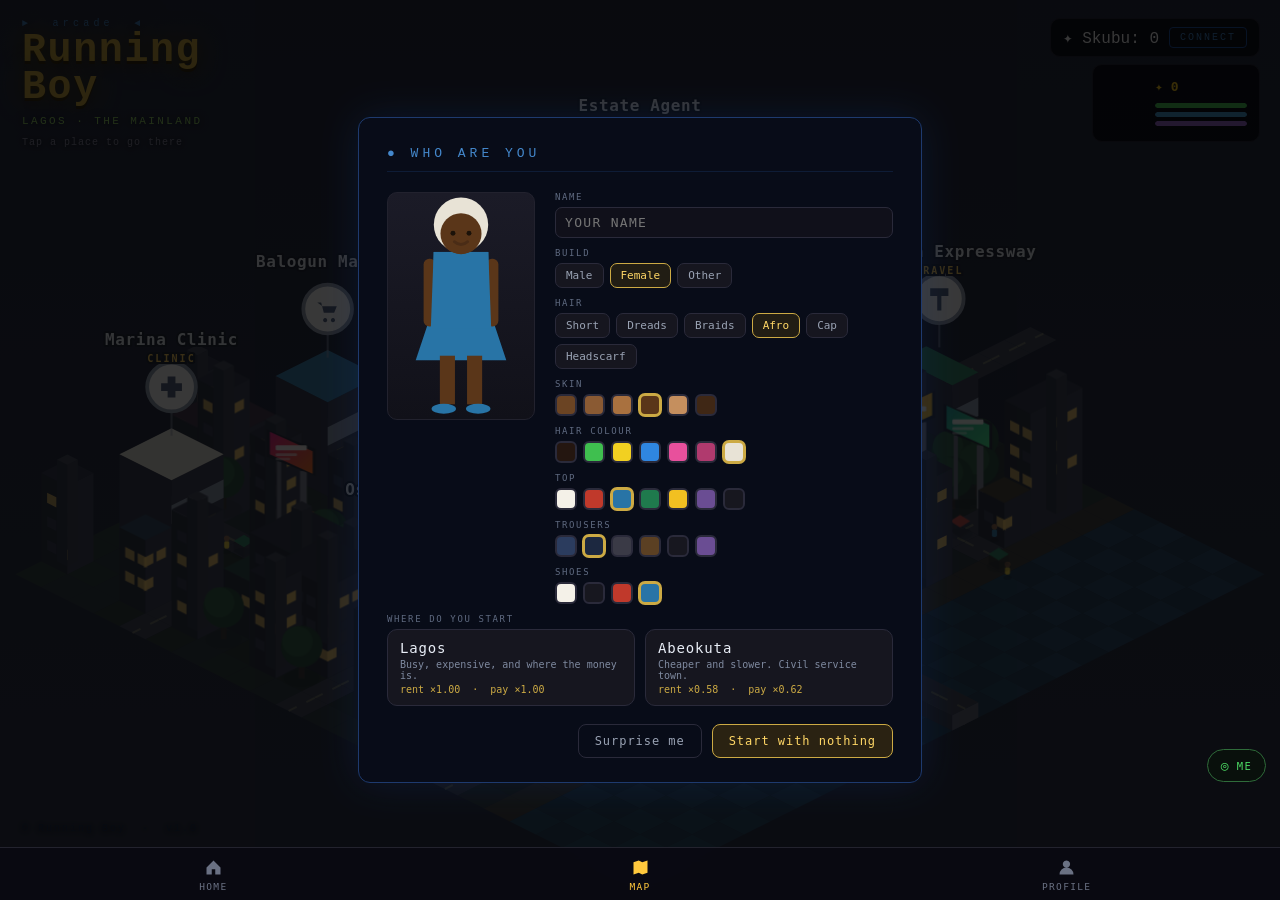
==== index.html @ b0d1fa38 "feat: Naijabeats opens Vibe — the 2010 sequencer, inside the game Naijabeats was a venue that opened" ====
<!DOCTYPE html>
<html lang="en">
<head>
    <meta charset="UTF-8">
    <meta name="viewport" content="width=device-width, initial-scale=1.0, viewport-fit=cover">
    <title>Running Boy</title>
    <link rel="stylesheet" href="styles/menu.css">
    <link rel="stylesheet" href="styles/map.css">
</head>
<body>
<!-- Config must load first (defines window.THIRDWEB_CLIENT_ID etc.) -->
<script src="scripts/config.js"></script>
<!-- Paystack Inline JS -->
<script src="https://js.paystack.co/v1/inline.js"></script>
<script type="module" src="scripts/auth.js"></script>
<script type="module" src="scripts/skubu-chain.js"></script>

<!-- The city fills the window; everything else floats on top of it. -->
<div id="city-stage"><div id="map"><!-- built from VENUES by map.js --></div></div>

<div id="journey"></div>

<!-- Inside a place: walkable. -->
<div id="place"></div>

<!-- Naijabeats: the Vibe sequencer. -->
<div id="studio"></div>

<!-- The opening, once. -->
<div id="intro"></div>

<div id="hud">
    <div id="hud-title">
        <div class="ht-sub">&#x25BA;&nbsp; arcade &nbsp;&#x25C4;</div>
        <div class="ht-name">Running<br>Boy</div>
        <div id="hud-where" class="ht-where"></div>
        <div class="ht-hint">Tap a place to go there</div>
    </div>

    <div id="life-strip">
        <div id="life-avatar"></div>
        <div class="ls-col">
            <span id="life-skubu-wrap">&#10022; <b id="life-skubu">0</b></span>
            <span id="life-day"></span>
            <span id="life-home"></span>
            <span class="lh-track" title="Physical"><span id="life-health" class="lh-fill"></span></span>
            <span class="lh-track" title="Rested"><span id="life-rest" class="lh-fill rest"></span></span>
            <span class="lh-track" title="Wellbeing"><span id="life-mind" class="lh-fill mind"></span></span>
            <span id="life-ill" class="lh-ill"></span>
        </div>
    </div>

    <div id="skubu-badge">
        <span id="skubu-badge-local">&#10022; Skubu: <span id="skubu-count">0</span></span>
        <span id="skubu-badge-chain" style="display:none">
            <span id="wallet-addr-short" class="wallet-addr"></span>
            &nbsp;&#10022; <span id="skubu-chain-count">0</span>
        </span>
        <button id="auth-connect-btn" class="auth-connect-btn" onclick="openModal('auth-modal')">Connect</button>
        <button id="auth-disconnect-btn" class="auth-disconnect-btn" style="display:none" onclick="SkubuAuth&&SkubuAuth.disconnect()">Sign Out</button>
    </div>


    <div id="goal" class="goal"></div>

    <div id="footer">&#169; Running Boy &nbsp;&#183;&nbsp; v1.0</div>
</div>


<!-- Home and Profile sit over the city; the Map tab shows it. -->
<div class="view" id="view-home"></div>
<div class="view" id="view-profile"></div>

<button id="find-me" onclick="CityMap.centreOnPlayer()" aria-label="Centre on me"><b>&#9678;</b> Me</button>

<nav id="nav" aria-label="Main"></nav>

<!-- ── Make a person ── -->
<div class="modal-backdrop" id="create-modal">
    <div class="modal wide">
        <div class="modal-title">&#9679; Who are you</div>
        <div id="create-grid">
            <div id="create-preview"></div>
            <div id="create-opts">
                <label>Name</label>
                <input id="create-name" maxlength="12" placeholder="YOUR NAME" autocomplete="off"/>
                <label>Build</label><div id="opt-build" class="optrow"></div>
                <label>Hair</label><div id="opt-hair" class="optrow"></div>
                <label>Skin</label><div id="opt-skin" class="optrow"></div>
                <label>Hair colour</label><div id="opt-haircol" class="optrow"></div>
                <label>Top</label><div id="opt-top" class="optrow"></div>
                <label>Trousers</label><div id="opt-legs" class="optrow"></div>
                <label>Shoes</label><div id="opt-shoes" class="optrow"></div>
            </div>
        </div>
        <label class="citylabel">Where do you start</label>
        <div id="opt-city"></div>
        <div id="create-actions">
            <button class="ghost" onclick="rollAvatar()">Surprise me</button>
            <button class="primary" onclick="confirmCreate()">Start with nothing</button>
        </div>
    </div>
</div>

<!-- ── Getting there ── -->
<div class="modal-backdrop" id="ride-modal">
    <div class="modal">
        <button class="modal-close" onclick="closeModal('ride-modal')">&#10005;</button>
        <div class="modal-title">&#128656; Getting there</div>
        <div id="ride-body"></div>
    </div>
</div>

<!-- ── Work ── -->
<div class="modal-backdrop" id="work-modal">
    <div class="modal">
        <button class="modal-close" onclick="closeModal('work-modal')">&#10005;</button>
        <div class="modal-title">&#9874; Work</div>
        <div id="work-body"></div>
    </div>
</div>

<!-- ── Hotel ── -->
<div class="modal-backdrop" id="hotel-modal">
    <div class="modal">
        <button class="modal-close" onclick="closeModal('hotel-modal')">&#10005;</button>
        <div class="modal-title">&#128716; A bed</div>
        <div id="hotel-body"></div>
    </div>
</div>

<!-- ── Clinic ── -->
<div class="modal-backdrop" id="clinic-modal">
    <div class="modal">
        <button class="modal-close" onclick="closeModal('clinic-modal')">&#10005;</button>
        <div class="modal-title">&#9877; Clinic</div>
        <div id="clinic-body"></div>
    </div>
</div>

<!-- ── Closed ── -->
<div class="modal-backdrop" id="shut-modal">
    <div class="modal">
        <button class="modal-close" onclick="closeModal('shut-modal')">&#10005;</button>
        <div class="modal-title">&#128274; Closed</div>
        <div id="shut-body"></div>
    </div>
</div>

<!-- ── The end ── -->
<div class="modal-backdrop" id="death-modal">
    <div class="modal">
        <div class="modal-title">&#9760; Survived until</div>
        <div id="death-body"></div>
    </div>
</div>

<!-- ── Court ── -->
<div class="modal-backdrop" id="court-modal">
    <div class="modal">
        <div class="modal-title">&#9878; Magistrate</div>
        <div id="court-body"></div>
    </div>
</div>

<!-- ── Prison ── -->
<div class="modal-backdrop" id="prison-modal">
    <div class="modal">
        <div class="modal-title">&#9939; Inside</div>
        <div id="prison-body"></div>
    </div>
</div>

<!-- ── Market stall ── -->
<div class="modal-backdrop" id="shop-modal">
    <div class="modal">
        <button class="modal-close" onclick="closeModal('shop-modal')">&#10005;</button>
        <div class="modal-title">&#9872; Market</div>
        <div id="shop-body"></div>
    </div>
</div>

<!-- ── Estate agent ── -->
<div class="modal-backdrop" id="estate-modal">
    <div class="modal">
        <button class="modal-close" onclick="closeModal('estate-modal')">&#10005;</button>
        <div class="modal-title">&#8962; Estate Agent</div>
        <div id="estate-body"></div>
    </div>
</div>

<!-- ── Travel ── -->
<div class="modal-backdrop" id="travel-modal">
    <div class="modal">
        <button class="modal-close" onclick="closeModal('travel-modal')">&#10005;</button>
        <div class="modal-title">&#8594; Leaving town</div>
        <div id="travel-body"></div>
    </div>
</div>

<!-- ── High Score Modal ── -->
<div class="modal-backdrop" id="hs-modal">
    <div class="modal">
        <button class="modal-close" onclick="closeModal('hs-modal')">&#10005;</button>
        <div class="modal-title">&#9733; High Scores</div>
        <div id="hs-list"></div>
    </div>
</div>

<!-- ── Start Game: choosing the runner is the launch ── -->
<div class="modal-backdrop" id="char-modal">
    <div class="modal wide">
        <button class="modal-close" onclick="closeModal('char-modal')">&#10005;</button>
        <div class="modal-title">&#9654; Choose Your Runner</div>
        <div id="char-hint">Pick one — the run starts straight away</div>
        <div id="char-grid"><!-- built from THEMES by menu.js --></div>
        <div id="char-credit"></div>
    </div>
</div>

<!-- ── Enter Name Modal ── -->
<div class="modal-backdrop" id="name-modal">
    <div class="modal">
        <button class="modal-close" onclick="closeModal('name-modal')">&#10005;</button>
        <div class="modal-title">&#9998; Enter Your Name</div>
        <div id="name-form">
            <div id="current-name-display"></div>
            <input id="name-input" type="text" maxlength="10" placeholder="YOUR NAME" autocomplete="off" spellcheck="false"/>
            <button id="name-save-btn" onclick="saveName()">Save Name</button>
            <div id="name-saved-msg"></div>
        </div>
    </div>
</div>

<!-- ── About Modal ── -->
<div class="modal-backdrop" id="about-modal">
    <div class="modal">
        <button class="modal-close" onclick="closeModal('about-modal')">&#10005;</button>
        <div class="modal-title">&#9432; About the Game</div>
        <div id="about-content">
            <h3>Story</h3>
            A lone skeleton sprints through the rain-soaked city
            at night — and Godzilla is right behind them.
            Jump over the beast to survive and rack up points.

            <h3>How to Play</h3>
            <ul>
                <li>Press <span class="key">SPACE</span> or tap to jump</li>
                <li>Hold longer to jump higher</li>
                <li>Clear Godzilla while airborne to score <b style="color:#ffee88">+2 pts</b></li>
                <li>Getting hit ends the run</li>
            </ul>

            <h3>Tips</h3>
            <ul>
                <li>Watch the charge bar — full charge = max height</li>
                <li>Time your jump just as Godzilla closes in</li>
                <li>Godzilla sometimes stomps or breathes fire!</li>
            </ul>

            <h3>Built With</h3>
            <ul>
                <li>Phaser 3 game framework</li>
                <li>Hand-drawn graphics &amp; particle effects</li>
            </ul>
        </div>
    </div>
</div>

<!-- ── Market Modal ── -->
<div class="modal-backdrop" id="market-modal">
    <div class="modal market-modal">
        <button class="modal-close" onclick="closeModal('market-modal')">&#10005;</button>
        <div class="modal-title">&#10022; Run Protection Packs</div>
        <div class="market-tabs">
            <button class="mkt-tab active" id="tab-shop"   onclick="switchMarketTab('shop')">&#9733; PROTECT</button>
            <button class="mkt-tab"        id="tab-wallet" onclick="switchMarketTab('wallet')">&#10022; WALLET</button>
        </div>

        <!-- Shop panel -->
        <div id="mkt-shop-panel">
            <div class="market-balance">
                Your balance: <span id="market-balance">0</span> <span class="market-bal-unit">&#10022; skubu</span>
            </div>
            <div class="market-grid" id="market-grid"></div>
            <div class="market-footer">protect your run &nbsp;&#183;&nbsp; use SKUBU to continue when you fall</div>
        </div>

        <!-- Wallet panel -->
        <div id="mkt-wallet-panel" style="display:none">
            <div id="wallet-tab-address" class="wallet-tab-addr" style="display:none"></div>
            <div class="wallet-balance-row">Your balance: <span id="wallet-balance">0</span> <span class="market-bal-unit">&#10022; skubu</span></div>

            <!-- Send section -->
            <div class="wallet-section">
                <div class="wallet-section-title">Send Skubu</div>
                <input id="send-addr-input" type="text" placeholder="Recipient 0x address…"
                    autocomplete="off" spellcheck="false" class="wallet-addr-input"/>
                <div class="amt-pills" id="send-pills">
                    <button class="amt-pill" data-amt="1"  onclick="selectPill(this,'send')">1</button>
                    <button class="amt-pill" data-amt="3"  onclick="selectPill(this,'send')">3</button>
                    <button class="amt-pill" data-amt="5"  onclick="selectPill(this,'send')">5</button>
                    <button class="amt-pill" data-amt="10" onclick="selectPill(this,'send')">10</button>
                </div>
                <button class="wallet-btn" id="send-onchain-btn" onclick="sendOnChain()">&#10022; SEND ON-CHAIN</button>
                <div id="send-error" class="wallet-error"></div>
                <div class="wallet-link-box" id="send-link-box" style="display:none">
                    <div class="link-msg"></div>
                </div>
            </div>

            <!-- Receive section -->
            <div class="wallet-section">
                <div class="wallet-section-title">Receive Skubu</div>
                <div class="wallet-receive-hint">Share your address to receive SKUBU from anyone.</div>
                <div class="wallet-link-box" id="receive-addr-box" style="display:none">
                    <div class="link-msg">Your wallet address:</div>
                    <input type="text" readonly id="receive-addr-input"/>
                    <div class="wallet-link-actions">
                        <button class="wallet-copy-btn" onclick="copyLinkFromBox('receive-addr-box', this)">&#128203; COPY</button>
                    </div>
                </div>
                <div id="receive-connect-hint" class="wallet-error" style="display:none">Connect wallet to see your address.</div>
            </div>

            <!-- Request section -->
            <div class="wallet-section">
                <div class="wallet-section-title">Request Skubu</div>
                <div class="amt-pills" id="req-pills">
                    <button class="amt-pill" data-amt="1"  onclick="selectPill(this,'req')">1</button>
                    <button class="amt-pill" data-amt="3"  onclick="selectPill(this,'req')">3</button>
                    <button class="amt-pill" data-amt="5"  onclick="selectPill(this,'req')">5</button>
                    <button class="amt-pill" data-amt="10" onclick="selectPill(this,'req')">10</button>
                </div>
                <button class="wallet-btn" onclick="generateRequestLink()">&#9993; GENERATE REQUEST LINK</button>
                <div class="wallet-link-box" id="req-link-box" style="display:none">
                    <div class="link-msg"></div>
                    <input type="text" readonly/>
                    <div class="wallet-link-actions">
                        <button class="wallet-copy-btn" onclick="copyLinkFromBox('req-link-box', this)">&#128203; COPY</button>
                        <button class="wallet-share-btn" onclick="shareLinkFromBox('req-link-box', 'Skubu Request')">&#8679; SHARE</button>
                    </div>
                </div>
            </div>

            <!-- Incoming request prompt (shown when opening a ?skb=request link) -->
            <div class="wallet-request-prompt" id="wallet-request-prompt" style="display:none">
                <div class="wallet-section-title">Incoming Request</div>
                <div class="wrp-title" id="wrp-title"></div>
                <div class="wrp-balance" id="wrp-balance"></div>
                <div class="wrp-actions">
                    <button class="wallet-btn wrp-send-btn" id="wrp-send-btn">SEND SKUBU</button>
                    <button class="wallet-btn wrp-decline-btn" onclick="document.getElementById('wallet-request-prompt').style.display='none'">DECLINE</button>
                </div>
            </div>
        </div>
    </div>
</div>

<!-- ── Skubu Purchase Splash ── -->
<div id="skubu-splash">
    <div class="splash-bg"></div>
    <div id="splash-coins"></div>
    <div class="splash-content">
        <div class="splash-stars">&#10022; &#10022; &#10022;</div>
        <div class="splash-title">SKUBU!</div>
        <div class="splash-amount" id="splash-amount">+0</div>
        <div class="splash-sub" id="splash-sub">added to your balance</div>
    </div>
</div>

<!-- ── Auth Modal ── -->
<div class="modal-backdrop" id="auth-modal">
    <div class="modal auth-modal">
        <button class="modal-close" onclick="closeModal('auth-modal')">&#10005;</button>
        <div class="modal-title">&#9670; Connect Wallet</div>

        <!-- Step 1: Choose method -->
        <div id="auth-step-1">
            <button class="wallet-btn auth-google-btn" id="auth-google-btn" onclick="authWithGoogle()">
                &#9670; Continue with Google
            </button>
            <div class="auth-divider"><span>or</span></div>
            <div class="auth-email-row">
                <input id="auth-email-input" type="email" placeholder="your@email.com"
                    autocomplete="email" spellcheck="false"/>
                <button class="wallet-btn" id="auth-send-otp-btn" onclick="authSendOtp()">Send Code</button>
            </div>
            <div id="auth-step1-error" class="wallet-error"></div>
        </div>

        <!-- Step 2: OTP verify -->
        <div id="auth-step-2" style="display:none">
            <div class="auth-otp-hint" id="auth-otp-hint"></div>
            <div class="auth-email-row">
                <input id="auth-otp-input" type="text" maxlength="6" placeholder="000000"
                    autocomplete="one-time-code" inputmode="numeric"/>
                <button class="wallet-btn" id="auth-verify-btn" onclick="authVerifyOtp()">Verify</button>
            </div>
            <div id="auth-step2-error" class="wallet-error"></div>
            <button class="auth-back-btn" onclick="authBackToStep1()">&#8592; Back</button>
        </div>

        <!-- Spinner -->
        <div id="auth-spinner" class="auth-spinner" style="display:none">
            <div class="auth-spinner-ring"></div>
            <div class="auth-spinner-msg" id="auth-spinner-msg">Connecting...</div>
        </div>
    </div>
</div>

<script src="scripts/themes.js"></script>
<script src="scripts/avatar.js"></script>
<script src="scripts/player.js"></script>
<script src="scripts/venues.js"></script>
<script src="scripts/menu.js"></script>
<script src="scripts/map.js"></script>
<script src="scripts/journey.js"></script>
<script src="scripts/life.js"></script>
<script src="scripts/room.js"></script>
<script src="scripts/scenes.js"></script>
<script src="scripts/work.js"></script>
<script src="scripts/vibe-engine.js"></script>
<script src="scripts/studio.js"></script>
<script src="scripts/place.js"></script>
<script src="scripts/intro.js"></script>
<script src="scripts/nav.js"></script>
</body>
</html>
---- styles/menu.css ----
* { margin: 0; padding: 0; box-sizing: border-box; }

body {
    background: #04040e;
    color: #ffffff;
    font-family: 'Courier New', monospace;
    display: flex;
    align-items: center;
    justify-content: center;
    min-height: 100vh;
    overflow: hidden;
}

/* ── Stars ── */
#stars {
    position: fixed;
    inset: 0;
    pointer-events: none;
    z-index: 0;
}
.star {
    position: absolute;
    background: #fff;
    border-radius: 50%;
    animation: twinkle var(--dur) ease-in-out infinite alternate;
    animation-delay: var(--delay);
}
@keyframes twinkle {
    from { opacity: var(--a1); }
    to   { opacity: var(--a2); }
}

/* ── Moon ── */
#moon {
    position: fixed;
    top: 36px;
    right: 60px;
    width: 34px;
    height: 34px;
    border-radius: 50%;
    background: #cddff5;
    box-shadow:
        0 0 16px 6px rgba(200,224,255,0.12),
        0 0 32px 14px rgba(200,224,255,0.07),
        0 0 56px 28px rgba(200,224,255,0.04);
    z-index: 0;
}

/* ── City silhouette ── */
#city {
    position: fixed;
    bottom: 0;
    left: 0;
    width: 100%;
    height: 160px;
    z-index: 0;
}

/* ── Main container ── */
#wrap {
    position: relative;
    z-index: 10;
    width: 400px;
    display: flex;
    flex-direction: column;
    align-items: center;
    gap: 0;
}

/* ── Title ── */
#title-block {
    text-align: center;
    margin-bottom: 38px;
}
#title-sub {
    font-size: 11px;
    letter-spacing: 6px;
    color: #4488cc;
    text-transform: uppercase;
    margin-bottom: 8px;
}
#title {
    font-size: 48px;
    font-weight: bold;
    letter-spacing: 3px;
    text-transform: uppercase;
    color: #e8f4ff;
    text-shadow:
        0 0 8px #3399ff,
        0 0 20px #1166cc,
        0 0 40px #0044aa44;
    animation: titlePulse 3s ease-in-out infinite;
}
@keyframes titlePulse {
    0%,100% { text-shadow: 0 0 8px #3399ff, 0 0 20px #1166cc, 0 0 40px #0044aa44; }
    50%      { text-shadow: 0 0 14px #55bbff, 0 0 30px #2288ee, 0 0 60px #0055cc55; }
}
#title-divider {
    width: 180px;
    height: 1px;
    background: linear-gradient(to right, transparent, #4488cc, transparent);
    margin: 12px auto 0;
}

/* ── Menu buttons ── */
#menu {
    width: 100%;
    display: flex;
    flex-direction: column;
    gap: 12px;
}
.menu-btn {
    width: 100%;
    padding: 15px 28px;
    background: rgba(10, 18, 36, 0.85);
    border: 1.5px solid #1e3a6e;
    border-radius: 8px;
    color: #88bbff;
    font-family: 'Courier New', monospace;
    font-size: 15px;
    font-weight: bold;
    letter-spacing: 2px;
    text-transform: uppercase;
    cursor: pointer;
    text-align: left;
    display: flex;
    align-items: center;
    gap: 14px;
    transition: background 0.18s, border-color 0.18s, color 0.18s, transform 0.12s;
    position: relative;
    overflow: hidden;
}
.menu-btn::before {
    content: '';
    position: absolute;
    left: 0; top: 0; bottom: 0;
    width: 3px;
    background: #3377cc;
    opacity: 0;
    transition: opacity 0.18s;
}
.menu-btn:hover {
    background: rgba(20, 40, 80, 0.95);
    border-color: #4488cc;
    color: #cce8ff;
    transform: translateX(4px);
}
.menu-btn:hover::before { opacity: 1; }
.menu-btn:active { transform: translateX(2px) scale(0.99); }

.menu-btn .icon {
    font-size: 20px;
    width: 28px;
    text-align: center;
    flex-shrink: 0;
}
.menu-btn .label { flex: 1; }
.menu-btn .arrow {
    color: #2255aa;
    font-size: 18px;
    transition: color 0.18s;
}
.menu-btn:hover .arrow { color: #66aaff; }

/* ── Footer ── */
#footer {
    margin-top: 32px;
    font-size: 10px;
    color: #1e3050;
    letter-spacing: 2px;
    text-align: center;
}

/* ── Modal backdrop ── */
.modal-backdrop {
    display: none;
    position: fixed;
    inset: 0;
    background: rgba(0,0,0,0.78);
    z-index: 100;
    align-items: center;
    justify-content: center;
}
.modal-backdrop.open { display: flex; }

/* ── Modal panel ── */
.modal {
    width: 360px;
    max-height: calc(100vh - 36px);
    overflow-y: auto;
    background: #080c18;
    border: 1.5px solid #1e3a6e;
    border-radius: 12px;
    padding: 28px 28px 24px;
    position: relative;
    box-shadow: 0 0 40px rgba(30,80,180,0.18);
    animation: modalIn 0.18s ease;
}
@keyframes modalIn {
    from { opacity: 0; transform: translateY(12px) scale(0.97); }
    to   { opacity: 1; transform: translateY(0) scale(1); }
}
.modal-title {
    font-size: 13px;
    letter-spacing: 4px;
    color: #4488cc;
    text-transform: uppercase;
    margin-bottom: 20px;
    padding-bottom: 10px;
    border-bottom: 1px solid #0e1c36;
}
.modal-close {
    position: absolute;
    top: 14px; right: 18px;
    background: none;
    border: none;
    color: #334466;
    font-size: 20px;
    cursor: pointer;
    font-family: monospace;
    line-height: 1;
    transition: color 0.15s;
}
.modal-close:hover { color: #88bbff; }

/* ── High Score modal ── */
#hs-list {
    min-height: 120px;
}
.hs-empty {
    color: #2a4060;
    font-size: 13px;
    text-align: center;
    padding: 30px 0;
}
.hs-row {
    display: flex;
    align-items: center;
    padding: 8px 0;
    border-bottom: 1px solid #0a1428;
    font-size: 14px;
}
.hs-rank {
    width: 30px;
    color: #2a4060;
    font-size: 12px;
}
.hs-rank.gold   { color: #ffcc44; }
.hs-rank.silver { color: #aaaacc; }
.hs-rank.bronze { color: #cc7744; }
.hs-name  { flex: 1; color: #88bbff; }
.hs-score { color: #ffee88; font-weight: bold; letter-spacing: 1px; }
.hs-row.hs-me { background: rgba(68,136,204,0.1); border-radius: 4px; }
.hs-row.hs-me .hs-name { color: #aaddff; }
.hs-row.hs-my-rank { margin-top: 8px; border-top: 1px dashed #0a1a30; padding-top: 8px; }

#hs-clear-btn {
    margin-top: 16px;
    background: none;
    border: 1px solid #1e2e4e;
    border-radius: 5px;
    color: #2a4060;
    font-family: monospace;
    font-size: 11px;
    letter-spacing: 1px;
    padding: 6px 14px;
    cursor: pointer;
    transition: border-color 0.15s, color 0.15s;
}
#hs-clear-btn:hover { border-color: #cc3333; color: #cc6666; }

/* ── Enter Name modal ── */
#name-form { display: flex; flex-direction: column; gap: 14px; }
#name-input {
    background: #050912;
    border: 1.5px solid #1e3a6e;
    border-radius: 6px;
    color: #cce8ff;
    font-family: 'Courier New', monospace;
    font-size: 18px;
    letter-spacing: 3px;
    padding: 12px 16px;
    outline: none;
    text-transform: uppercase;
    transition: border-color 0.18s;
}
#name-input:focus { border-color: #4488cc; }
#name-input::placeholder { color: #1e3050; letter-spacing: 2px; }
#name-save-btn {
    background: #0a1e42;
    border: 1.5px solid #2255aa;
    border-radius: 6px;
    color: #88bbff;
    font-family: 'Courier New', monospace;
    font-size: 13px;
    font-weight: bold;
    letter-spacing: 3px;
    padding: 12px;
    cursor: pointer;
    text-transform: uppercase;
    transition: background 0.18s, border-color 0.18s, color 0.18s;
}
#name-save-btn:hover { background: #10306a; border-color: #4488cc; color: #cce8ff; }
#name-saved-msg {
    color: #44cc88;
    font-size: 12px;
    text-align: center;
    letter-spacing: 2px;
    min-height: 18px;
}
#current-name-display {
    font-size: 12px;
    color: #2a4060;
    text-align: center;
}
#current-name-display span { color: #5599cc; }

/* ── About modal ── */
#about-content {
    color: #6688aa;
    font-size: 13px;
    line-height: 1.8;
}
#about-content h3 {
    color: #4488cc;
    font-size: 12px;
    letter-spacing: 3px;
    text-transform: uppercase;
    margin: 16px 0 6px;
}
#about-content h3:first-child { margin-top: 0; }
#about-content ul {
    list-style: none;
    padding: 0;
}
#about-content ul li::before { content: '›  '; color: #2255aa; }
#about-content .key {
    display: inline-block;
    background: #0a1428;
    border: 1px solid #1e3a6e;
    border-radius: 4px;
    padding: 1px 7px;
    color: #88bbff;
    font-size: 12px;
    letter-spacing: 1px;
}

/* ── Skubu Market menu button accent ── */
.market-menu-btn { border-color: #2a4a22 !important; }
.market-menu-btn .icon { color: #ccaa44; }
.market-menu-btn:hover { border-color: #55aa33 !important; color: #ccffaa !important; }
.market-menu-btn:hover .arrow { color: #88dd55 !important; }

/* ── Market modal overrides ── */
.market-modal {
    width: 400px;
    max-height: 88vh;
    overflow-y: auto;
    scrollbar-width: thin;
    scrollbar-color: #1e3a6e #050912;
}

/* ── Balance row ── */
.market-balance {
    font-size: 13px;
    color: #6688aa;
    margin-bottom: 6px;
    letter-spacing: 1px;
}
.market-balance span { color: #ffcc44; font-weight: bold; }
.market-bal-unit { color: #886622; }

/* ── Demo badge ── */
.market-demo-badge {
    display: inline-block;
    background: #1a1200;
    border: 1px solid #443300;
    border-radius: 4px;
    color: #886622;
    font-size: 9px;
    letter-spacing: 2px;
    padding: 3px 10px;
    margin-bottom: 18px;
    text-transform: uppercase;
}

/* ── Package grid ── */
.market-grid {
    display: grid;
    grid-template-columns: 1fr 1fr;
    gap: 12px;
    margin-bottom: 16px;
}

/* ── Package card ── */
.market-card {
    background: #05090f;
    border: 1.5px solid #0e1e36;
    border-radius: 10px;
    padding: 16px 14px 14px;
    display: flex;
    flex-direction: column;
    align-items: center;
    gap: 6px;
    transition: border-color 0.18s, background 0.18s;
    cursor: default;
    position: relative;
    overflow: hidden;
}
.market-card::before {
    content: '';
    position: absolute;
    top: 0; left: 0; right: 0;
    height: 2px;
    background: var(--card-accent);
    opacity: 0.6;
}
.market-card:hover {
    background: #080e1a;
    border-color: var(--card-accent);
}

.market-card-label {
    font-size: 9px;
    letter-spacing: 3px;
    color: var(--card-accent);
    text-transform: uppercase;
    font-weight: bold;
}
.market-card-gems {
    font-size: 18px;
    letter-spacing: 2px;
    color: #ccaa44;
    margin: 2px 0;
    line-height: 1;
}
.market-card-amount {
    font-size: 28px;
    font-weight: bold;
    color: #ffdd66;
    line-height: 1;
    text-shadow: 0 0 10px #886600;
}
.market-card-unit {
    font-size: 10px;
    color: #887744;
    letter-spacing: 2px;
    margin-bottom: 4px;
}
.market-card-price {
    font-size: 15px;
    color: #99bbcc;
    font-weight: bold;
    letter-spacing: 1px;
}
.market-card-best {
    position: absolute;
    top: 8px; right: 8px;
    background: var(--card-accent);
    color: #000;
    font-size: 7px;
    font-weight: bold;
    letter-spacing: 1px;
    padding: 2px 6px;
    border-radius: 3px;
    text-transform: uppercase;
    opacity: 0.85;
}
.market-buy-btn {
    width: 100%;
    margin-top: 6px;
    padding: 8px 0;
    background: transparent;
    border: 1.5px solid var(--card-accent);
    border-radius: 6px;
    color: var(--card-accent);
    font-family: 'Courier New', monospace;
    font-size: 12px;
    font-weight: bold;
    letter-spacing: 3px;
    text-transform: uppercase;
    cursor: pointer;
    transition: background 0.15s, color 0.15s;
}
.market-buy-btn:hover {
    background: var(--card-accent);
    color: #000a1a;
}
.market-buy-btn.bought {
    background: #113322;
    border-color: #44cc88;
    color: #44cc88;
    cursor: default;
}

/* ── Market footer ── */
.market-footer {
    font-size: 10px;
    color: #1e2e3e;
    text-align: center;
    letter-spacing: 1px;
    padding-top: 4px;
    border-top: 1px solid #0a1020;
}

/* ── Skubu Purchase Splash ── */
#skubu-splash {
    display: none;
    position: fixed;
    inset: 0;
    z-index: 500;
    align-items: center;
    justify-content: center;
    pointer-events: none;
}
#skubu-splash.active {
    display: flex;
    pointer-events: all;
}
#skubu-splash.hiding .splash-bg,
#skubu-splash.hiding .splash-content {
    animation: splashOut 0.45s ease forwards;
}
#skubu-splash.hiding #splash-coins {
    transition: opacity 0.3s;
    opacity: 0;
}

.splash-bg {
    position: absolute;
    inset: 0;
    background: rgba(0, 0, 0, 0.88);
    animation: splashBgIn 0.2s ease forwards;
}
@keyframes splashBgIn {
    from { opacity: 0; }
    to   { opacity: 1; }
}
@keyframes splashOut {
    from { opacity: 1; transform: scale(1); }
    to   { opacity: 0; transform: scale(1.04); }
}

/* Coin rain layer */
#splash-coins {
    position: absolute;
    inset: 0;
    pointer-events: none;
    overflow: hidden;
}
.splash-coin {
    position: absolute;
    top: -40px;
    color: #ffcc44;
    font-family: monospace;
    animation: coinFall var(--dur) var(--delay) cubic-bezier(0.25, 0.46, 0.45, 0.94) forwards;
    text-shadow: 0 0 6px #ff8800;
}
@keyframes coinFall {
    0%   { transform: translateY(0)      rotate(0deg)   scale(0);   opacity: 0; }
    12%  { transform: translateY(20px)   rotate(60deg)  scale(1.1); opacity: 1; }
    80%  { opacity: 0.7; }
    100% { transform: translateY(110vh)  rotate(540deg) scale(0.6); opacity: 0; }
}

/* Central content */
.splash-content {
    position: relative;
    z-index: 1;
    text-align: center;
    animation: splashPop 0.4s cubic-bezier(0.34, 1.56, 0.64, 1) forwards;
}
@keyframes splashPop {
    from { opacity: 0; transform: scale(0.4); }
    to   { opacity: 1; transform: scale(1); }
}
.splash-stars {
    font-size: 22px;
    color: #ccaa44;
    letter-spacing: 10px;
    margin-bottom: 10px;
    animation: starsPulse 0.7s ease-in-out infinite alternate;
}
@keyframes starsPulse {
    from { opacity: 0.5; letter-spacing: 8px; }
    to   { opacity: 1;   letter-spacing: 12px; }
}
.splash-title {
    font-size: 58px;
    font-weight: bold;
    font-family: 'Courier New', monospace;
    color: #ffdd33;
    letter-spacing: 5px;
    text-transform: uppercase;
    text-shadow:
        0 0 12px #ffaa00,
        0 0 28px #ff8800,
        0 0 55px #ff440055;
    animation: titleGlow 0.5s ease-in-out infinite alternate;
}
@keyframes titleGlow {
    from { text-shadow: 0 0 12px #ffaa00, 0 0 28px #ff8800; }
    to   { text-shadow: 0 0 20px #ffdd00, 0 0 45px #ffaa00, 0 0 70px #ff660066; }
}
.splash-amount {
    font-size: 38px;
    font-weight: bold;
    font-family: 'Courier New', monospace;
    color: #ffffff;
    letter-spacing: 2px;
    margin-top: 10px;
    text-shadow: 0 0 14px #88ffaa, 0 0 30px #44cc7755;
}
.splash-sub {
    font-size: 11px;
    font-family: 'Courier New', monospace;
    color: #886622;
    letter-spacing: 3px;
    text-transform: uppercase;
    margin-top: 8px;
}

/* ── Market Tabs ── */
.market-tabs {
    display: flex;
    border-bottom: 1px solid #0e1c36;
    margin-bottom: 16px;
}
.mkt-tab {
    background: none;
    border: none;
    border-bottom: 2px solid transparent;
    color: #2a4060;
    font-family: 'Courier New', monospace;
    font-size: 11px;
    font-weight: bold;
    letter-spacing: 2px;
    text-transform: uppercase;
    padding: 6px 16px 8px;
    cursor: pointer;
    transition: color 0.15s, border-color 0.15s;
    margin-bottom: -1px;
}
.mkt-tab:hover { color: #88bbff; }
.mkt-tab.active {
    color: #4488cc;
    border-bottom-color: #4488cc;
}

/* ── Wallet panel ── */
.wallet-balance-row {
    font-size: 13px;
    color: #6688aa;
    margin-bottom: 16px;
    letter-spacing: 1px;
}
.wallet-balance-row #wallet-balance { color: #ffcc44; font-weight: bold; }
.wallet-section {
    border-left: 2px solid #1a2e10;
    padding-left: 10px;
    margin-bottom: 18px;
}
.wallet-section-title {
    font-size: 9px;
    color: #446622;
    letter-spacing: 3px;
    text-transform: uppercase;
    margin-bottom: 8px;
}
.amt-pills {
    display: flex;
    gap: 8px;
    margin: 10px 0;
}
.amt-pill {
    background: none;
    border: 1px solid #1e3a2e;
    border-radius: 5px;
    color: #446644;
    font-family: 'Courier New', monospace;
    font-size: 13px;
    font-weight: bold;
    padding: 5px 12px;
    cursor: pointer;
    transition: background 0.15s, color 0.15s, border-color 0.15s;
}
.amt-pill:hover { border-color: #44aa66; color: #88cc88; }
.amt-pill.active {
    background: #332200;
    border-color: #aa8833;
    color: #ffcc44;
}
.wallet-btn {
    width: 100%;
    padding: 9px 0;
    background: transparent;
    border: 1.5px solid #aa8833;
    border-radius: 6px;
    color: #aa8833;
    font-family: 'Courier New', monospace;
    font-size: 11px;
    font-weight: bold;
    letter-spacing: 2px;
    text-transform: uppercase;
    cursor: pointer;
    transition: background 0.15s, color 0.15s;
    margin-top: 4px;
}
.wallet-btn:hover { background: #2a1a00; color: #ffcc44; }
.wallet-btn:disabled { opacity: 0.4; cursor: default; }
.wallet-link-box {
    display: none;
    background: #050912;
    border: 1px solid #0e1c36;
    border-radius: 8px;
    padding: 12px;
    margin-top: 10px;
}
.wallet-link-box .link-msg {
    font-size: 11px;
    color: #446644;
    letter-spacing: 1px;
    margin-bottom: 8px;
}
.wallet-link-box input {
    width: 100%;
    background: #020408;
    border: 1px solid #0e1c36;
    border-radius: 4px;
    color: #4488aa;
    font-family: 'Courier New', monospace;
    font-size: 10px;
    padding: 6px 8px;
    outline: none;
    letter-spacing: 0.5px;
}
.wallet-link-actions {
    display: flex;
    gap: 8px;
    margin-top: 8px;
}
.wallet-copy-btn, .wallet-share-btn {
    background: transparent;
    border: 1px solid #1e3a2e;
    border-radius: 5px;
    color: #446644;
    font-family: 'Courier New', monospace;
    font-size: 10px;
    letter-spacing: 1px;
    padding: 5px 10px;
    cursor: pointer;
    transition: border-color 0.15s, color 0.15s;
}
.wallet-copy-btn:hover, .wallet-share-btn:hover { border-color: #44aa66; color: #88cc88; }
.wallet-error {
    display: none;
    color: #cc4444;
    font-size: 11px;
    letter-spacing: 1px;
    margin-top: 6px;
}
.wallet-request-prompt {
    display: none;
    background: #0d0900;
    border: 1px solid #443300;
    border-radius: 8px;
    padding: 14px;
    margin-top: 4px;
}
.wrp-title {
    color: #ccaa44;
    font-size: 13px;
    letter-spacing: 1px;
    margin-bottom: 6px;
}
.wrp-balance {
    font-size: 11px;
    color: #6688aa;
    letter-spacing: 1px;
    margin-bottom: 12px;
}
.wrp-actions {
    display: flex;
    gap: 8px;
    margin-bottom: 10px;
}
.wrp-actions .wallet-btn { margin-top: 0; }
.wrp-send-btn { border-color: #55aa33; color: #55aa33; }
.wrp-send-btn:hover:not(:disabled) { background: #0a1a00; color: #88ff44; }
.wrp-decline-btn { border-color: #553333; color: #884444; }
.wrp-decline-btn:hover { background: #1a0a0a; color: #cc6666; }

/* ── Toast notification ── */
#_toast {
    position: fixed;
    bottom: 30px;
    left: 50%;
    transform: translateX(-50%);
    background: #1a0d00;
    border: 1px solid #443300;
    color: #ccaa44;
    font-family: 'Courier New', monospace;
    font-size: 12px;
    letter-spacing: 2px;
    padding: 10px 20px;
    border-radius: 6px;
    z-index: 1000;
    pointer-events: none;
    transition: opacity 0.4s;
    opacity: 0;
}
#_toast.visible { opacity: 1; }

/* ── Skubu badge — wallet-aware ── */
#skubu-badge {
    display: flex;
    align-items: center;
    gap: 8px;
    flex-wrap: wrap;
    justify-content: center;
}
.wallet-addr {
    color: #4488cc;
    font-size: 11px;
    letter-spacing: 1px;
}
.auth-connect-btn, .auth-disconnect-btn {
    font-family: 'Courier New', monospace;
    font-size: 10px;
    letter-spacing: 2px;
    text-transform: uppercase;
    cursor: pointer;
    padding: 4px 10px;
    border-radius: 4px;
    transition: background 0.18s, color 0.18s;
}
.auth-connect-btn {
    background: transparent;
    border: 1px solid #2255aa;
    color: #4488cc;
}
.auth-connect-btn:hover {
    background: #0a1530;
    color: #88ccff;
    border-color: #4488cc;
}
.auth-disconnect-btn {
    background: transparent;
    border: 1px solid #442222;
    color: #884444;
    font-size: 9px;
}
.auth-disconnect-btn:hover {
    background: #1a0808;
    color: #cc6666;
}

/* ── Auth Modal ── */
.auth-modal {
    width: 360px;
}
.auth-google-btn {
    width: 100%;
    justify-content: center;
    background: #0d1a2e;
    color: #88bbff;
    border-color: #224488;
    margin-bottom: 4px;
}
.auth-google-btn:hover {
    background: #0a1530;
    color: #bbddff;
}
.auth-divider {
    display: flex;
    align-items: center;
    gap: 8px;
    margin: 12px 0;
    color: #2a3a50;
    font-size: 11px;
    letter-spacing: 2px;
}
.auth-divider::before, .auth-divider::after {
    content: '';
    flex: 1;
    height: 1px;
    background: #1a2a40;
}
.auth-email-row {
    display: flex;
    gap: 8px;
    align-items: stretch;
}
.auth-email-row input {
    flex: 1;
    background: #080e18;
    border: 1px solid #1e3050;
    color: #aaccee;
    font-family: 'Courier New', monospace;
    font-size: 13px;
    letter-spacing: 1px;
    padding: 9px 12px;
    border-radius: 6px;
    outline: none;
    transition: border-color 0.18s;
}
.auth-email-row input:focus {
    border-color: #3366aa;
}
.auth-email-row .wallet-btn {
    margin: 0;
    white-space: nowrap;
    padding: 9px 16px;
}
.auth-otp-hint {
    font-size: 11px;
    color: #4477aa;
    letter-spacing: 1px;
    margin-bottom: 12px;
    text-align: center;
}
.auth-back-btn {
    display: block;
    margin: 14px auto 0;
    background: none;
    border: none;
    color: #334466;
    font-family: 'Courier New', monospace;
    font-size: 11px;
    letter-spacing: 1px;
    cursor: pointer;
    transition: color 0.18s;
}
.auth-back-btn:hover { color: #6699cc; }

/* Spinner */
.auth-spinner {
    display: flex;
    flex-direction: column;
    align-items: center;
    gap: 14px;
    padding: 24px 0 8px;
}
.auth-spinner-ring {
    width: 36px;
    height: 36px;
    border: 3px solid #1a2a40;
    border-top-color: #4488cc;
    border-radius: 50%;
    animation: authSpin 0.8s linear infinite;
}
@keyframes authSpin {
    to { transform: rotate(360deg); }
}
.auth-spinner-msg {
    font-size: 12px;
    color: #4488cc;
    letter-spacing: 2px;
}

/* ── Global Leaderboard ── */
#global-lb {
    width: 100%;
    margin-top: 20px;
    background: rgba(4, 8, 20, 0.82);
    border: 1px solid #0e1c36;
    border-radius: 10px;
    padding: 14px 18px 12px;
    position: relative;
}
#global-lb-header {
    display: flex;
    align-items: center;
    gap: 8px;
    margin-bottom: 12px;
    padding-bottom: 9px;
    border-bottom: 1px solid #0a1428;
}
.lb-title {
    font-size: 10px;
    letter-spacing: 3px;
    color: #4488cc;
    text-transform: uppercase;
    flex: 1;
}
.lb-live {
    font-size: 8px;
    letter-spacing: 2px;
    color: #44cc88;
    border: 1px solid #1a4a30;
    border-radius: 3px;
    padding: 2px 6px;
    animation: lbLivePulse 2s ease-in-out infinite;
}
@keyframes lbLivePulse {
    0%,100% { opacity: 1; }
    50%      { opacity: 0.45; }
}
.lb-refresh-btn {
    background: none;
    border: none;
    color: #1e3a6e;
    font-size: 16px;
    cursor: pointer;
    line-height: 1;
    padding: 0 2px;
    transition: color 0.18s, transform 0.18s;
}
.lb-refresh-btn:hover { color: #4488cc; }
.lb-refresh-btn.spinning {
    animation: lbSpin 0.6s linear infinite;
    color: #4488cc;
}
@keyframes lbSpin { to { transform: rotate(360deg); } }

.lb-loading, .lb-empty {
    text-align: center;
    color: #1e3050;
    font-size: 12px;
    letter-spacing: 1px;
    padding: 14px 0;
}
.lb-row {
    display: flex;
    align-items: center;
    padding: 6px 0;
    border-bottom: 1px solid #080e1a;
    gap: 10px;
    font-size: 13px;
}
.lb-row:last-child { border-bottom: none; }
.lb-row.lb-top .lb-name { color: #cce8ff; }
.lb-row.lb-me { background: rgba(68,136,204,0.08); border-radius: 4px; }
.lb-row.lb-me .lb-name { color: #66aaee; }
.lb-row.lb-my-rank { margin-top: 6px; border-top: 1px dashed #0a1a30; padding-top: 8px; }
.lb-period {
    font-size: 8px;
    letter-spacing: 2px;
    color: #2a5a8a;
    border: 1px solid #0a2040;
    border-radius: 3px;
    padding: 2px 5px;
    margin-right: 4px;
}
.lb-rank {
    width: 30px;
    font-size: 14px;
    text-align: center;
    flex-shrink: 0;
    color: #2a4060;
}
.lb-name {
    flex: 1;
    color: #6688aa;
    letter-spacing: 1px;
    overflow: hidden;
    text-overflow: ellipsis;
    white-space: nowrap;
}
.lb-score {
    color: #ffee88;
    font-weight: bold;
    letter-spacing: 1px;
    flex-shrink: 0;
}

/* ── Send address input ── */
.wallet-addr-input {
    width: 100%;
    background: #050912;
    border: 1px solid #1e3a2e;
    border-radius: 5px;
    color: #4488aa;
    font-family: 'Courier New', monospace;
    font-size: 10px;
    padding: 7px 10px;
    outline: none;
    letter-spacing: 0.5px;
    transition: border-color 0.18s;
    margin-bottom: 2px;
}
.wallet-addr-input:focus { border-color: #44aa66; }
.wallet-addr-input::placeholder { color: #1e3a2e; }

/* ── Receive hint ── */
.wallet-receive-hint {
    font-size: 11px;
    color: #2a4060;
    letter-spacing: 1px;
    margin-bottom: 8px;
}

/* ── Wallet tab address display ── */
.wallet-tab-addr {
    font-size: 10px;
    color: #2a4466;
    letter-spacing: 1px;
    margin-bottom: 8px;
    text-align: center;
    word-break: break-all;
}

/* ── Character picker ─────────────────────────────────────────────────── */
/* Cards auto-flow to whatever the panel can fit, so the grid never leaves a
   ragged short row the way a fixed card width did at this panel's size. */
#char-grid {
    display: grid;
    grid-template-columns: repeat(auto-fill, minmax(112px, 1fr));
    gap: 12px;
    padding: 4px 0 2px;
}
.char-card {
    padding: 10px 7px 9px;
    border: 1px solid #2a2a38;
    border-radius: 12px;
    background: linear-gradient(#1b1b27, #111119);
    cursor: pointer;
    text-align: center;
    transition: border-color .15s, background .15s, transform .15s, box-shadow .15s;
}
.char-card:hover {
    border-color: #ccaa44;
    transform: translateY(-2px);
    box-shadow: 0 4px 14px rgba(0,0,0,.45);
}
.char-card.selected {
    border-color: #ccaa44;
    background: linear-gradient(#241f14, #17130c);
    box-shadow: 0 0 0 1px rgba(204,170,68,.35), 0 0 18px rgba(204,170,68,.22);
}
/* The thumbnails are drawn standing on the bottom of their own box, so
   anchoring them there lines every character up on one floor. */
.char-card img,
.char-card .char-proc {
    width: 100%;
    height: 86px;
    object-fit: contain;
    object-position: bottom;
    display: block;
    margin-bottom: 9px;
    filter: drop-shadow(0 3px 5px rgba(0,0,0,.55));
}
.char-name {
    font-family: monospace;
    font-size: 12px;
    letter-spacing: .06em;
    color: #ccc;
}
.char-card.selected .char-name { color: #ffd766; }

.char-obs {
    font-family: monospace;
    font-size: 9px;
    letter-spacing: .04em;
    color: #5f5f70;
    margin-top: 3px;
}
.char-card.selected .char-obs { color: #a08a46; }

.char-go {
    font-family: monospace;
    font-size: 8.5px;
    letter-spacing: .08em;
    color: #44445a;
    margin-top: 7px;
    padding-top: 6px;
    border-top: 1px solid #262633;
    transition: color .15s, border-color .15s;
}
.char-card:hover .char-go { color: #ccaa44; }
.char-card.selected .char-go { color: #ffd766; border-top-color: #4a3f1e; }

#char-hint {
    font-family: monospace;
    font-size: 10px;
    letter-spacing: .06em;
    color: #667;
    text-align: center;
    margin: -10px 0 14px;
}
#char-credit {
    font-family: monospace;
    font-size: 10px;
    color: #4a4a58;
    text-align: center;
    margin-top: 12px;
    min-height: 12px;
}


/* The picker needs room for a row of characters; no other modal does. */
.modal.wide {
    width: 564px;
    max-width: calc(100vw - 28px);
}
---- styles/map.css ----
/* ── The city is the page ─────────────────────────────────────────────────
   Loaded after menu.css, which still styles the panels and modals. What is
   overridden here is only the old page frame: the city takes the window and
   everything else floats on top of it. */

html, body {
    margin: 0;
    height: 100%;
    background: #0a0a14;
    overflow: hidden;              /* the stage does the scrolling, not the page */
}

/* The city covers the window and is panned rather than shrunk, so a dense
   map keeps its detail on a phone instead of becoming a thumbnail. The
   stage scrolls; map.js centres it on the way in. */
#city-stage {
    position: fixed;
    inset: 0;
    overflow: auto;
    background: #0a0a14;
    -webkit-overflow-scrolling: touch;
}
#map {
    --city-w: max(100vw, calc(100vh * 1.44), 1240px);
    width: var(--city-w);
    height: calc(var(--city-w) / 1.44);
    line-height: 0;
}
#map-svg { display: block; width: 100%; height: 100%; }

/* ── Floating UI ──────────────────────────────────────────────────────────
   One fixed layer that ignores the pointer, so the city underneath stays
   reachable everywhere the panels are not. */
#hud {
    position: fixed;
    inset: 0;
    z-index: 20;
    pointer-events: none;
}
#hud > * { pointer-events: auto; }

#hud-title {
    position: absolute;
    top: 18px; left: 22px;
    font-family: 'Courier New', monospace;
    text-shadow: 0 2px 18px #000, 0 0 40px #000;
}
.ht-sub {
    font-size: 10px;
    letter-spacing: .42em;
    color: #4488cc;
    margin-bottom: 4px;
}
.ht-name {
    font-size: 40px;
    line-height: .92;
    font-weight: bold;
    letter-spacing: .04em;
    color: #ccaa44;
    text-shadow: 0 0 26px rgba(204,170,68,.5), 0 3px 0 #2a2010, 0 2px 20px #000;
}
.ht-hint {
    margin-top: 10px;
    font-size: 10px;
    letter-spacing: .1em;
    color: #8a8aa0;
    text-shadow: 0 1px 6px #000;
}

#skubu-badge {
    position: absolute;
    top: 18px; right: 20px;
    margin: 0;
    display: flex;
    align-items: center;
    gap: 10px;
    padding: 8px 12px;
    border: 1px solid #2a2a3a;
    border-radius: 10px;
    background: rgba(8,10,20,.82);
    backdrop-filter: blur(3px);
}

#global-lb {
    position: absolute;
    right: 20px; bottom: 18px;
    width: 268px;
    max-height: 42vh;
    overflow: hidden;
    margin: 0;
    background: rgba(8,10,20,.86);
    backdrop-filter: blur(3px);
}
#global-lb-list { max-height: 30vh; overflow-y: auto; }

#footer {
    position: absolute;
    left: 22px; bottom: 16px;
    margin: 0;
    text-shadow: 0 1px 6px #000;
}

/* On a phone the leaderboard would cover the city, so it folds away to its
   header and opens on a tap. */
@media (max-width: 760px) {
    #hud-title { top: 12px; left: 14px; }
    .ht-name { font-size: 30px; }
    .ht-hint { display: none; }
    #skubu-badge { top: 12px; right: 12px; padding: 6px 9px; font-size: 11px; }
    #global-lb {
        right: 12px; bottom: 12px; left: 12px;
        width: auto; max-height: 34px;
        transition: max-height .22s ease;
    }
    #global-lb.open { max-height: 46vh; }
    #global-lb-list { max-height: 32vh; }
    #footer { display: none; }
}

/* ── Venues ───────────────────────────────────────────────────────────── */

.venue { cursor: pointer; outline: none; }
.venue .v-disc,
.venue .v-icon,
.venue .v-halo { transition: transform .16s ease, opacity .16s ease; }
.venue .v-hit { cursor: pointer; }

.v-name {
    font-family: monospace;
    font-size: 19px;
    font-weight: bold;
    letter-spacing: .04em;
    fill: #e8edf6;
    paint-order: stroke;
    stroke: #06060c;
    stroke-width: 5px;
    stroke-linejoin: round;
}
.v-tag {
    font-family: monospace;
    font-size: 12px;
    font-weight: bold;
    letter-spacing: .2em;
    fill: #ffc83d;
    paint-order: stroke;
    stroke: #06060c;
    stroke-width: 5px;
}

/* A place you can play pulses gently, so the city says where the game is
   without needing a legend. */
.venue-play .v-halo { animation: venuePulse 2.6s ease-in-out infinite; transform-origin: center; }
@keyframes venuePulse {
    0%, 100% { opacity: .30; }
    50%      { opacity: .66; }
}

.venue:hover .v-disc,
.venue:focus-visible .v-disc { stroke-width: 4; }
.venue:hover .v-name,
.venue:focus-visible .v-name { fill: #ffffff; }
.venue:focus-visible .v-halo { opacity: .9; }

.venue { transition: transform .16s ease; transform-box: fill-box; transform-origin: center; }
.venue:hover, .venue:focus-visible { transform: translateY(-3px); }

/* ── A city that moves ────────────────────────────────────────────────────
   Along the grid, not across the screen. One tile is (31, 15.5) going one
   way and (-31, 15.5) going the other, so each direction gets its own
   keyframes — animate them all the same way and the cars leave the road.
   Decoration only, so it is dropped for anyone who asked for less motion. */
.rolls-x, .rolls-xr, .rolls-y, .walks-x, .walks-xr, .walks-y { will-change: transform; }

.rolls-x  { animation: rollX  30s linear infinite; }
.rolls-xr { animation: rollXR 34s linear infinite; }
.rolls-y  { animation: rollY  38s linear infinite; }
.walks-x  { animation: walkX  64s linear infinite; }
.walks-xr { animation: walkXR 72s linear infinite; }
.walks-y  { animation: walkY  68s linear infinite; }

@keyframes rollX  { from { transform: translate(-62px, -31px); }  to { transform: translate(558px, 279px); } }
@keyframes rollXR { from { transform: translate(558px, 279px); }  to { transform: translate(-62px, -31px); } }
@keyframes rollY  { from { transform: translate(62px, -31px); }   to { transform: translate(-558px, 279px); } }
@keyframes walkX  { from { transform: translate(-31px, -15.5px); } to { transform: translate(434px, 217px); } }
@keyframes walkXR { from { transform: translate(434px, 217px); }   to { transform: translate(-31px, -15.5px); } }
@keyframes walkY  { from { transform: translate(31px, -15.5px); }  to { transform: translate(-434px, 217px); } }

@media (prefers-reduced-motion: reduce) {
    .rolls-x, .rolls-xr, .rolls-y, .walks-x, .walks-xr, .walks-y { animation: none; }
    .venue-play .v-halo { animation: none; opacity: .5; }
}

/* Arrival notice after travelling between cities. */
#arrive {
    position: absolute;
    top: 42%; left: 50%;
    transform: translate(-50%, -50%);
    padding: 14px 26px;
    border: 1px solid #3a4a2a;
    border-radius: 12px;
    background: rgba(8,12,8,.88);
    font-family: monospace;
    font-size: 15px;
    letter-spacing: .18em;
    color: #9ad86a;
    text-shadow: 0 0 18px rgba(154,216,106,.5);
    pointer-events: none;
    transition: opacity .6s ease;
}
#arrive.gone { opacity: 0; }

.ht-where {
    margin-top: 8px;
    font-size: 11px;
    letter-spacing: .22em;
    text-transform: uppercase;
    color: #9ad86a;
    text-shadow: 0 1px 8px #000;
}

/* ── Living in the city ───────────────────────────────────────────────── */

#life-strip {
    position: absolute;
    top: 64px; right: 20px;
    display: flex; align-items: center; gap: 10px;
    padding: 8px 12px 8px 8px;
    border: 1px solid #2a2a3a;
    border-radius: 10px;
    background: rgba(8,10,20,.84);
    font-family: monospace;
}
#life-avatar { width: 44px; height: 60px; flex: 0 0 44px; }
.ls-col { display: flex; flex-direction: column; gap: 2px; font-size: 11px; }
#life-skubu-wrap { color: #ffcc22; font-size: 13px; }
#life-day  { color: #7f8aa0; }
#life-home { color: #5f6a80; }

/* Make a person */
#create-grid { display: flex; gap: 20px; align-items: flex-start; }
#create-preview {
    flex: 0 0 148px; height: 228px;
    border: 1px solid #22222e; border-radius: 10px;
    background: linear-gradient(#1b1b27, #111119);
}
#create-opts { flex: 1 1 auto; min-width: 0; }
#create-opts label, .citylabel {
    display: block; margin: 10px 0 5px;
    font-family: monospace; font-size: 9px; letter-spacing: .18em;
    color: #5f6a80; text-transform: uppercase;
}
#create-opts label:first-child { margin-top: 0; }
#create-name {
    width: 100%; box-sizing: border-box; padding: 7px 9px;
    border: 1px solid #2a2a3a; border-radius: 7px;
    background: #10101a; color: #e8edf6;
    font-family: monospace; font-size: 13px; letter-spacing: .1em;
}
.optrow { display: flex; flex-wrap: wrap; gap: 6px; }
.sw {
    width: 22px; height: 22px; border-radius: 6px;
    border: 2px solid #2a2a3a; cursor: pointer; padding: 0;
}
.sw.on { border-color: #ccaa44; box-shadow: 0 0 0 1px #ccaa44; }
.chip {
    padding: 5px 10px; border-radius: 7px;
    border: 1px solid #2a2a3a; background: #16161f;
    color: #9aa3b4; font-family: monospace; font-size: 11px; cursor: pointer;
}
.chip.on { border-color: #ccaa44; color: #ffd766; background: #211d14; }

#opt-city { display: flex; gap: 10px; flex-wrap: wrap; }
.citycard {
    flex: 1 1 200px; text-align: left; cursor: pointer;
    padding: 10px 12px; border-radius: 10px;
    border: 1px solid #2a2a3a; background: #16161f;
    display: flex; flex-direction: column; gap: 3px;
    font-family: monospace;
}
.citycard.on { border-color: #ccaa44; background: #211d14; }
.cc-name { font-size: 14px; color: #e8edf6; letter-spacing: .06em; }
.cc-note { font-size: 10px; color: #7f8aa0; }
.cc-nums { font-size: 10px; color: #ccaa44; }

#create-actions { display: flex; gap: 10px; justify-content: flex-end; margin-top: 18px; }
#create-actions button {
    padding: 9px 16px; border-radius: 8px; cursor: pointer;
    font-family: monospace; font-size: 12px; letter-spacing: .08em;
}
#create-actions .ghost { border: 1px solid #2a2a3a; background: transparent; color: #9aa3b4; }
#create-actions .primary { border: 1px solid #ccaa44; background: #2a2212; color: #ffd766; }

/* Estate agent and travel share a row */
.est-head {
    display: flex; justify-content: space-between;
    font-family: monospace; font-size: 10px; letter-spacing: .14em;
    color: #5f6a80; text-transform: uppercase; margin: 14px 0 8px;
}
.est-bal { color: #ffcc22; }
.est-now { font-family: monospace; font-size: 12px; color: #9aa3b4; margin-bottom: 10px; }
.est-now b { color: #e8edf6; }
.est-row {
    display: grid; grid-template-columns: 1fr auto; gap: 2px 12px;
    align-items: center; padding: 9px 0; border-top: 1px solid #1c1c26;
}
.est-row.on { background: rgba(204,170,68,.06); }
.est-name { font-family: monospace; font-size: 13px; color: #e8edf6; }
.est-sub  { font-family: monospace; font-size: 10px; color: #5f6a80; grid-column: 1; }
.est-btn {
    grid-row: 1 / span 2; padding: 7px 12px; border-radius: 7px; cursor: pointer;
    border: 1px solid #ccaa44; background: #211d14; color: #ffd766;
    font-family: monospace; font-size: 11px; letter-spacing: .06em;
}
.est-btn[disabled] { border-color: #2a2a3a; background: #14141c; color: #4a5468; cursor: default; }
.trv-to { font-family: monospace; font-size: 14px; color: #e8edf6; margin-bottom: 6px; }
.est-none { font-family: monospace; font-size: 12px; color: #7f8aa0; }

/* Taking it is not the same button as buying it, and should not look it. */
.est-btn.take {
    border-color: #a8452f;
    background: #2a1410;
    color: #ff9a7a;
}
.shop-note {
    margin-top: 14px; padding-top: 10px; border-top: 1px solid #1c1c26;
    font-family: monospace; font-size: 10px; line-height: 1.5; color: #5f6a80;
}
.est-name small { color: #5f6a80; font-size: 10px; }

/* ── The journey ──────────────────────────────────────────────────────── */

#journey {
    position: fixed; inset: 0; z-index: 400;
    display: none;
    flex-direction: column;
    background: #06060c;
    opacity: 0; transition: opacity .3s ease;
}
#journey.on { display: flex; opacity: 1; }

.jr-art { position: relative; flex: 1 1 auto; overflow: hidden; min-height: 44vh; }
.jr-art svg { width: 100%; height: 100%; display: block; }

.jr-panel {
    flex: 0 0 auto; padding: 22px 26px 26px;
    font-family: monospace; background: #06060c;
    border-top: 1px solid #1c1c26;
}
.jr-route { font-size: 16px; color: #e8edf6; letter-spacing: .06em; }
.jr-route span { color: #ccaa44; margin: 0 8px; }
.jr-clock {
    font-size: 40px; font-weight: bold; color: #ffd766;
    letter-spacing: .06em; margin: 6px 0 14px;
    text-shadow: 0 0 24px rgba(255,215,102,.35);
}
.jr-track {
    height: 8px; border-radius: 4px; background: #16161f; overflow: hidden;
    box-shadow: inset 0 0 0 1px #23232f;
}
.jr-fill {
    width: 0%; height: 100%; border-radius: 4px;
    background: linear-gradient(90deg, #8a6a14, #ffd766);
    box-shadow: 0 0 12px rgba(204,170,68,.5);
}
.jr-meta {
    display: flex; justify-content: space-between; gap: 10px;
    margin-top: 10px; font-size: 10px; letter-spacing: .1em; color: #5f6a80;
}
.jr-skip {
    position: absolute; top: 18px; right: 20px;
    padding: 7px 14px; border-radius: 8px; cursor: pointer;
    border: 1px solid #2a2a3a; background: rgba(6,6,12,.7); color: #9aa3b4;
    font-family: monospace; font-size: 11px; letter-spacing: .1em;
}

/* Everything that moves does so by sliding the same way the vehicle faces. */
.jr-scroll { animation: jrScroll 2.4s linear infinite; }
@keyframes jrScroll { from { transform: translateX(0); } to { transform: translateX(-676px); } }

.jr-plane { animation: jrCross 4.2s ease-in-out infinite; }
.jr-train, .jr-bus { animation: jrCross 3.4s ease-in-out infinite; }
@keyframes jrCross {
    0%   { transform: translate(-180px, 56px); }
    50%  { transform: translate(300px, 40px); }
    100% { transform: translate(760px, 56px); }
}
.jr-plane { transform-origin: center; }

.jr-cloud { animation: jrDrift 9s linear infinite; }
@keyframes jrDrift { from { transform: translateX(700px); } to { transform: translateX(-120px); } }

.jr-walker {
    position: absolute; left: 50%; bottom: 14%;
    width: 70px; height: 110px; margin-left: -35px;
    animation: jrBob .55s ease-in-out infinite alternate;
}
@keyframes jrBob { from { transform: translateY(0); } to { transform: translateY(-7px); } }

@media (prefers-reduced-motion: reduce) {
    .jr-scroll, .jr-plane, .jr-train, .jr-bus, .jr-cloud, .jr-walker { animation: none; }
}

/* Court and prison */
.court-charge {
    font-family: monospace; font-size: 12px; line-height: 1.6;
    color: #cfd6e4; margin-bottom: 4px;
}
.court-charge b { color: #ff8866; }
.court-verdict {
    font-family: monospace; font-size: 30px; font-weight: bold;
    letter-spacing: .14em; margin: 6px 0 12px;
}
.court-verdict.won  { color: #66dd66; text-shadow: 0 0 22px rgba(102,221,102,.4); }
.court-verdict.lost { color: #ff4444; text-shadow: 0 0 22px rgba(255,68,68,.4); }

/* ── Small screens ────────────────────────────────────────────────────────
   The map already pans rather than shrinking. What has to give here is the
   furniture around it: panels that were sized for a desktop column, a
   create screen laid out side by side, and two badges in the same corner. */

@media (max-width: 680px) {
    /* Panels fill the width and scroll, rather than overflowing it. */
    .modal, .modal.wide {
        width: auto;
        max-width: none;
        margin: 10px;
        padding: 20px 16px 18px;
        border-radius: 14px;
    }
    .modal-backdrop { align-items: flex-start; overflow-y: auto; padding: 8px 0; }
    .modal-title { font-size: 12px; letter-spacing: 3px; margin-bottom: 14px; }

    /* Preview over options, not beside them. */
    #create-grid { flex-direction: column; align-items: center; gap: 12px; }
    #create-preview { flex: 0 0 auto; width: 128px; height: 196px; }
    #create-opts { width: 100%; }
    #opt-city { flex-direction: column; }
    #create-actions { flex-direction: column-reverse; }
    #create-actions button { width: 100%; padding: 12px; font-size: 13px; }

    /* Thumb-sized targets. */
    .sw { width: 30px; height: 30px; }
    .chip { padding: 8px 13px; font-size: 12px; }
    .est-btn { padding: 11px 14px; font-size: 12px; }
    .est-row { padding: 11px 0; }

    /* The two corner badges stack instead of fighting for the same corner. */
    #skubu-badge {
        top: auto; bottom: 58px; right: 12px;
        padding: 6px 9px; font-size: 11px;
    }
    #life-strip { top: 54px; right: 12px; padding: 6px 9px 6px 6px; }
    #life-avatar { width: 34px; height: 46px; flex-basis: 34px; }
    .ls-col { font-size: 10px; }
    #life-skubu-wrap { font-size: 12px; }

    /* The journey reads top to bottom on a tall screen. */
    .jr-art { min-height: 38vh; }
    .jr-panel { padding: 16px 16px 20px; }
    .jr-clock { font-size: 30px; margin: 4px 0 10px; }
    .jr-route { font-size: 13px; }
    .jr-meta { flex-direction: column; gap: 3px; }
    .jr-skip { top: 10px; right: 12px; }
}

/* Very narrow: the leaderboard and the title give way to the city. */
@media (max-width: 420px) {
    .ht-name { font-size: 24px; }
    .ht-sub { font-size: 9px; letter-spacing: .3em; }
    #hud-where { font-size: 10px; }
    .modal { padding: 16px 12px 14px; }
    .est-name { font-size: 12px; }
    .est-sub { font-size: 9px; }
}

/* Short and wide — a phone on its side. Panels must not run off the bottom. */
@media (max-height: 520px) and (orientation: landscape) {
    .modal, .modal.wide { max-height: calc(100vh - 16px); margin: 8px; }
    #create-grid { flex-direction: row; }
    #create-preview { width: 108px; height: 164px; }
    .jr-art { min-height: 46vh; }
}

/* Health, in the strip and as a warning at the stall */
.lh-track {
    display: block; width: 92px; height: 5px; border-radius: 3px;
    background: #1a1a24; overflow: hidden; margin-top: 3px;
}
.lh-fill {
    display: block; height: 100%; width: 100%; border-radius: 3px;
    background: #4ccc5a; transition: width .3s ease, background .3s ease;
}
.lh-fill.low { background: #ddaa22; }
.lh-fill.ill { background: #dd3322; }
.lh-ill { color: #ff8866; font-size: 9px; letter-spacing: .14em; text-transform: uppercase; }
.warn {
    font-family: monospace; font-size: 11px; line-height: 1.5;
    padding: 9px 11px; border-radius: 8px; margin-bottom: 10px;
    border: 1px solid #5a2420; background: #2a1410; color: #ff9a7a;
}
.warn.soft { border-color: #4a3f1e; background: #211d14; color: #ddbb66; }

/* ── What to do next ──────────────────────────────────────────────────────
   Bottom centre, in the thumb zone, because it is the one thing a player
   should always be able to reach. It is also the answer to the question the
   research says kills first sessions: what am I supposed to be doing. */

.goal {
    position: absolute;
    left: 50%; bottom: 18px;
    transform: translateX(-50%);
    display: none; align-items: center; gap: 10px;
    max-width: min(520px, calc(100vw - 32px));
    padding: 12px 16px;
    border: 1px solid #2f4a2c;
    border-radius: 999px;
    background: rgba(10,16,10,.92);
    backdrop-filter: blur(4px);
    box-shadow: 0 6px 26px rgba(0,0,0,.55);
    font-family: monospace;
    cursor: pointer;
    transition: border-color .15s, transform .12s, background .15s;
}
.goal:hover  { border-color: #5a8a4a; transform: translateX(-50%) translateY(-2px); }
.goal:active { transform: translateX(-50%) translateY(0) scale(.98); }
.goal.urgent { border-color: #7a2a24; background: rgba(26,10,10,.94); }

.goal-dot {
    width: 9px; height: 9px; border-radius: 50%; flex: 0 0 9px;
    background: #7ad85a; box-shadow: 0 0 10px rgba(122,216,90,.8);
    animation: goalPulse 2s ease-in-out infinite;
}
.goal.urgent .goal-dot { background: #ff5a4a; box-shadow: 0 0 10px rgba(255,90,74,.8); }
@keyframes goalPulse { 0%,100% { opacity: 1; } 50% { opacity: .35; } }

.goal-text {
    font-size: 12.5px; color: #dfe9d8; letter-spacing: .02em;
    overflow: hidden; text-overflow: ellipsis; white-space: nowrap;
}
.goal.urgent .goal-text { color: #ffd4cc; }
.goal-go { color: #7ad85a; font-size: 17px; line-height: 1; }
.goal.urgent .goal-go { color: #ff8a7a; }

/* Tapping a place should look like it registered, not just sound like it. */
.venue:active .v-disc { stroke-width: 6; }
.venue:active { transform: translateY(1px); }

@media (max-width: 680px) {
    /* The goal takes the bottom; the footer was already hidden down here. */
    .goal {
        left: 12px; right: 12px; bottom: 12px;
        transform: none; max-width: none;
        border-radius: 14px; padding: 13px 14px;
    }
    .goal:hover, .goal:active { transform: none; }
    .goal-text { font-size: 13px; white-space: normal; }

    /* Status moves out of the top corners and down beside the goal, which is
       where a thumb actually is. */
    #life-strip {
        top: auto; bottom: 72px; right: 12px; left: 12px;
        justify-content: flex-start;
    }
    #skubu-badge { bottom: 134px; }
    #global-lb { bottom: 190px; }
    #global-lb.open { max-height: 40vh; }
}

@media (max-height: 520px) and (orientation: landscape) {
    .goal { bottom: 10px; padding: 9px 13px; }
    .goal-text { font-size: 11.5px; }
}

/* A building site */
.site {
    border: 1px solid #2a2a38; border-radius: 10px;
    padding: 11px 12px; margin-bottom: 10px;
    background: #15151e; font-family: monospace;
}
.site-top { display: flex; justify-content: space-between; align-items: baseline; gap: 10px; }
.site-top b { font-size: 13px; color: #e8edf6; font-weight: normal; }
.site-top span { font-size: 10px; color: #ccaa44; letter-spacing: .08em; }
.site-bar { height: 6px; border-radius: 3px; background: #10101a; margin: 8px 0 7px; overflow: hidden; }
.site-bar span { display: block; height: 100%; border-radius: 3px; background: linear-gradient(90deg,#8a6a14,#ffd766); }
.site-note { font-size: 10px; color: #7f8aa0; line-height: 1.5; }
.site-note.warnish { color: #ddbb66; }
.site-crew { display: flex; align-items: center; gap: 6px; margin-top: 9px; flex-wrap: wrap; }
.site-crew > span { font-size: 9px; letter-spacing: .16em; color: #5f6a80; text-transform: uppercase; }
.site .est-btn { margin-top: 8px; }

/* A clinic report */
.vital { display: grid; grid-template-columns: 76px 1fr 32px; align-items: center; gap: 9px; margin: 7px 0; }
.vital > span:first-child { font-family: monospace; font-size: 10px; letter-spacing: .1em; color: #7f8aa0; text-transform: uppercase; }
.vital-track { height: 7px; border-radius: 4px; background: #16161f; overflow: hidden; }
.vital-fill { display: block; height: 100%; border-radius: 4px; background: #4ccc5a; }
.vital-fill.low { background: #dd3322; }
.vital b { font-family: monospace; font-size: 12px; color: #e8edf6; text-align: right; }
.rep {
    font-family: monospace; font-size: 11.5px; line-height: 1.6;
    padding: 7px 10px; margin-bottom: 6px; border-radius: 7px;
    border-left: 2px solid #5a4a24; background: #17150f; color: #ddcfa8;
}
.rep.good { border-left-color: #2f5f33; background: #0f1710; color: #b6d8b0; }
.lh-fill.rest { background: #4a9fd8; }
.lh-fill.mind { background: #a06cd8; }
.lh-fill.rest.low, .lh-fill.mind.low { background: #ddaa22; }
.lh-track + .lh-track { margin-top: 2px; }

/* Daylight over a city drawn for night. */
.tod { mix-blend-mode: screen; pointer-events: none; }

/* A place that is shut */
.venue.shut .v-disc { opacity: .4; }
.venue.shut .v-icon { opacity: .4; }
.venue.shut .v-name { fill: #6e7684; }
.shut-when {
    font-family: monospace; font-size: 12px; line-height: 1.6;
    color: #cfd6e4; margin-bottom: 10px;
}
.shut-when b { color: #ffc83d; }
.goal-text em { font-style: normal; color: #ffc83d; opacity: .9; }

/* ── Navigation ────────────────────────────────────────────────────────────
   Three tabs. The bar is fixed to the bottom and carries a safe-area inset,
   so it clears the home indicator on a phone. Everything that belongs to the
   map is hidden on the other two tabs rather than left floating over them. */

#nav {
    position: fixed; left: 0; right: 0; bottom: 0; z-index: 400;
    display: flex; align-items: stretch;
    background: rgba(10, 10, 18, .95);
    border-top: 1px solid #23232e;
    backdrop-filter: blur(10px);
    padding-bottom: env(safe-area-inset-bottom, 0);
}
.nav-btn {
    flex: 1; display: flex; flex-direction: column; align-items: center;
    gap: 3px; padding: 9px 4px 8px;
    background: none; border: 0; cursor: pointer;
    font-family: monospace; font-size: 9.5px; letter-spacing: .14em;
    text-transform: uppercase; color: #6a7183;
    transition: color .15s;
}
.nav-btn svg { width: 21px; height: 21px; }
.nav-btn svg path { fill: #6a7183; transition: fill .15s; }
.nav-btn.on { color: #ffc83d; }
.nav-btn.on svg path { fill: #ffc83d; }
.nav-btn:active { background: #16161f; }

/* The panels */
.view {
    position: fixed; inset: 0 0 auto 0; z-index: 300;
    display: none; overflow-y: auto;
    max-height: 100%;
    padding: 16px 16px calc(78px + env(safe-area-inset-bottom, 0));
    background: #0b0b12;
    -webkit-overflow-scrolling: touch;
}
body[data-view="home"]    #view-home,
body[data-view="profile"] #view-profile { display: block; height: 100%; }

/* Map furniture belongs to the map */
body[data-view="home"]  #hud, body[data-view="profile"] #hud,
body[data-view="home"]  #life-strip, body[data-view="profile"] #life-strip,
body[data-view="home"]  #skubu-badge, body[data-view="profile"] #skubu-badge,
body[data-view="home"]  #goal, body[data-view="profile"] #goal,
body[data-view="home"]  #footer, body[data-view="profile"] #footer { display: none !important; }

/* The map tab needs room for the bar */
body[data-view="map"] #goal   { bottom: calc(70px + env(safe-area-inset-bottom, 0)); }
body[data-view="map"] #footer { bottom: calc(66px + env(safe-area-inset-bottom, 0)); }

/* ── Panel contents ─────────────────────────────────────────────────────── */

.nv-head { display: flex; align-items: center; gap: 13px; margin-bottom: 16px; }
.nv-av {
    flex: 0 0 auto; width: 66px; height: 98px;
    display: flex; align-items: flex-end; justify-content: center;
    background: #13131c; border: 1px solid #23232e; border-radius: 11px;
    overflow: hidden;
}
.nv-av.big { width: 92px; height: 134px; }
.nv-av svg { width: 100%; height: 100%; }
.nv-who { flex: 1 1 auto; min-width: 0; display: flex; flex-direction: column; gap: 3px; }
.nv-who b {
    font-family: monospace; font-size: 17px; letter-spacing: .06em;
    color: #ffffff; font-weight: normal;
    overflow: hidden; text-overflow: ellipsis; white-space: nowrap;
}
.nv-who span { font-family: monospace; font-size: 11px; color: #8b93a6; }
.nv-who .nv-clock { color: #6a7183; font-size: 10px; letter-spacing: .07em; }
.nv-purse {
    flex: 0 0 auto; font-family: monospace; font-size: 15px;
    color: #ffc83d; letter-spacing: .04em;
}

.nv-vitals {
    border: 1px solid #23232e; border-radius: 11px;
    padding: 11px 13px; margin-bottom: 15px; background: #11111a;
}
.nv-vital { display: grid; grid-template-columns: 76px 1fr 30px; align-items: center; gap: 9px; margin: 6px 0; }
.nv-vital > span:first-child {
    font-family: monospace; font-size: 9.5px; letter-spacing: .1em;
    color: #7f8aa0; text-transform: uppercase;
}
.nv-vital b { font-family: monospace; font-size: 11.5px; color: #e8edf6; text-align: right; }
.nv-ill {
    margin-top: 9px; padding-top: 9px; border-top: 1px solid #23232e;
    font-family: monospace; font-size: 10.5px; color: #ff6a5a;
}

/* The one thing to do next */
.nv-next {
    display: flex; align-items: center; gap: 11px; cursor: pointer;
    border: 1px solid #5a4a24; border-radius: 11px;
    padding: 13px 14px; margin-bottom: 18px; background: #191509;
    transition: transform .1s, background .15s;
}
.nv-next:active { transform: scale(.985); background: #221c0c; }
.nv-next.urgent { border-color: #7a2a20; background: #1d0f0c; }
.nv-next-tag {
    position: absolute; width: 1px; height: 1px; overflow: hidden; clip: rect(0 0 0 0);
}
.nv-next-text {
    flex: 1 1 auto; font-family: monospace; font-size: 12.5px;
    line-height: 1.5; color: #ffd98a;
}
.nv-next.urgent .nv-next-text { color: #ffb0a4; }
.nv-next-go { flex: 0 0 auto; font-size: 20px; color: #8a7230; line-height: 1; }

.nv-sub {
    font-family: monospace; font-size: 9.5px; letter-spacing: .18em;
    text-transform: uppercase; color: #5f6a80;
    margin: 18px 0 9px; padding-bottom: 6px; border-bottom: 1px solid #1d1d27;
}

/* Where to go */
.nv-quick { display: grid; grid-template-columns: 1fr 1fr; gap: 9px; }
.nv-tile {
    display: flex; flex-direction: column; gap: 2px; text-align: left;
    padding: 11px 12px; cursor: pointer;
    border: 1px solid #23232e; border-radius: 11px; background: #13131c;
    transition: transform .1s, border-color .15s;
}
.nv-tile:active { transform: scale(.97); border-color: #ffc83d; }
.nv-tile b {
    font-family: monospace; font-size: 12.5px; color: #e8edf6; font-weight: normal;
    letter-spacing: .05em;
}
.nv-tile span {
    font-family: monospace; font-size: 10px; color: #8b93a6;
    overflow: hidden; text-overflow: ellipsis; white-space: nowrap;
}
.nv-tile em { font-family: monospace; font-size: 9px; font-style: normal; color: #4ccc5a; letter-spacing: .06em; }
.nv-tile.shut { opacity: .62; }
.nv-tile.shut em { color: #ddaa22; }

/* Rows, for property, sites and the ledger */
.nv-row {
    display: flex; align-items: baseline; justify-content: space-between; gap: 12px;
    font-family: monospace; font-size: 11.5px; padding: 7px 2px;
    border-bottom: 1px solid #16161f; color: #cfd6e4;
}
.nv-row span { min-width: 0; overflow: hidden; text-overflow: ellipsis; white-space: nowrap; }
.nv-row em { font-style: normal; color: #ffc83d; font-size: 9.5px; letter-spacing: .08em; }
.nv-row b { flex: 0 0 auto; color: #8b93a6; font-weight: normal; }
.nv-row b.up { color: #4ccc5a; }
.nv-row b.dn { color: #ff6a5a; }
.nv-row.led span { color: #8b93a6; }
.nv-none { font-family: monospace; font-size: 11px; color: #5f6a80; padding: 7px 2px; }
.nv-row + .site-bar { margin: 2px 0 8px; }

.nv-empty {
    display: flex; flex-direction: column; align-items: center; gap: 15px;
    padding: 56px 20px; text-align: center;
    font-family: monospace; font-size: 12.5px; color: #8b93a6;
}
.nv-empty .est-btn { max-width: 230px; }

.nv-danger { margin-top: 26px; padding-top: 16px; border-top: 1px solid #1d1d27; }
.nv-danger .ghost { width: 100%; }

/* Phones: one column of tiles reads better than two cramped ones */
@media (max-width: 420px) {
    .nv-quick { grid-template-columns: 1fr; }
    .nv-av.big { width: 78px; height: 112px; }
}

/* A short landscape window has no room for a tall bar */
@media (max-height: 460px) and (orientation: landscape) {
    .nav-btn { flex-direction: row; gap: 7px; padding: 6px 4px; }
    .nav-btn svg { width: 15px; height: 15px; }
    .view { padding-top: 11px; }
}

/* ── Your room ─────────────────────────────────────────────────────────────
   The Home tab leads with where you sleep, because that is the thing the
   whole game is about getting away from. */

.rm-scene {
    position: relative; margin-bottom: 15px;
    border: 1px solid #23232e; border-radius: 13px; overflow: hidden;
    background: #0d1018; aspect-ratio: 320 / 190;
}
.rm-scene.rough { border-color: #4a2a22; }
.room-svg { display: block; width: 100%; height: 100%; }
.rm-label {
    position: absolute; left: 11px; bottom: 10px;
    display: flex; flex-direction: column; gap: 1px;
    text-shadow: 0 1px 4px #000;
}
.rm-label b {
    font-family: monospace; font-size: 13.5px; font-weight: normal;
    letter-spacing: .05em; color: #ffffff;
}
.rm-label span { font-family: monospace; font-size: 9.5px; color: #b9c2d2; }
.rm-time {
    position: absolute; right: 11px; top: 10px;
    font-family: monospace; font-size: 9.5px; letter-spacing: .1em;
    color: #cfd6e4; background: rgba(8, 8, 14, .6);
    padding: 3px 7px; border-radius: 5px;
}

@keyframes mozzie-drift {
    0%, 100% { transform: translate(0, 0); }
    25%      { transform: translate(7px, -5px); }
    50%      { transform: translate(-4px, 4px); }
    75%      { transform: translate(5px, 3px); }
}
.mozzie { animation: mozzie-drift 3.4s ease-in-out infinite; }

@keyframes room-drizzle {
    from { transform: translate(0, 0); opacity: .18; }
    to   { transform: translate(-5px, 20px); opacity: 0; }
}
.room-rain line { animation: room-drizzle 1.5s linear infinite; }

/* The hand you were dealt */
.rm-class {
    border: 1px solid #23232e; border-left-width: 3px; border-radius: 11px;
    padding: 11px 13px; margin-bottom: 13px; background: #13131c;
}
.rm-class.lapo   { border-left-color: #a8452f; }
.rm-class.pako   { border-left-color: #b8832a; }
.rm-class.nepo   { border-left-color: #3f7fc0; }
.rm-class.butter { border-left-color: #c9a23a; }
.rm-class-top { display: flex; align-items: baseline; justify-content: space-between; gap: 10px; }
.rm-class-top b {
    font-family: monospace; font-size: 14px; font-weight: normal;
    letter-spacing: .05em; color: #ffffff;
}
.rm-class-top span {
    font-family: monospace; font-size: 9px; letter-spacing: .1em;
    text-transform: uppercase; color: #8b93a6; text-align: right;
}
.rm-class p {
    margin: 7px 0 0; font-family: monospace; font-size: 11px;
    line-height: 1.6; color: #a7b0c2;
}

/* The loan that came with the name */
.rm-loan {
    border: 1px solid #5a3024; border-radius: 11px;
    padding: 11px 13px; margin-bottom: 13px; background: #1a100c;
    font-family: monospace; font-size: 11px; line-height: 1.6; color: #e8b9a8;
}
.rm-loan b { color: #ff8a70; }
.rm-loan .est-btn { margin-top: 9px; }

/* ── You are here ──────────────────────────────────────────────────────────
   Green against a city of amber and blue, so it is never mistaken for a
   venue. The ring pulses on the ground; the tag stays upright above. */

.you { pointer-events: none; }
.you-tag text {
    font-family: monospace; font-size: 13px; font-weight: bold;
    letter-spacing: .17em; fill: #4cd964;
}
@keyframes you-pulse {
    0%   { transform: scale(0.7); opacity: .95; }
    70%  { transform: scale(1.5); opacity: 0; }
    100% { transform: scale(1.5); opacity: 0; }
}
.you-ring {
    transform-origin: center;
    transform-box: fill-box;
    animation: you-pulse 2.1s ease-out infinite;
}
@keyframes you-bob {
    0%, 100% { transform: translateY(0); }
    50%      { transform: translateY(-3px); }
}
.you-tag { animation: you-bob 2.6s ease-in-out infinite; }

@media (prefers-reduced-motion: reduce) {
    .you-ring, .you-tag { animation: none; }
    .you-ring { opacity: .55; }
}

/* Jump back to yourself */
#find-me {
    position: fixed; right: 14px; z-index: 320;
    bottom: calc(118px + env(safe-area-inset-bottom, 0));
    display: none; align-items: center; gap: 7px;
    padding: 9px 13px; cursor: pointer;
    font-family: monospace; font-size: 10.5px; letter-spacing: .12em;
    text-transform: uppercase; color: #4cd964;
    background: rgba(10, 18, 12, .92); border: 1px solid #2f6b3a;
    border-radius: 22px; backdrop-filter: blur(8px);
}
body[data-view="map"] #find-me { display: flex; }
#find-me:active { background: #14301b; }
#find-me b { font-size: 13px; font-weight: normal; line-height: 1; }

/* ── Work ──────────────────────────────────────────────────────────────────
   A gig pays today and varies; a job pays weekly if you turned up. The panel
   has to make that difference obvious at a glance. */

.wk-exp {
    font-family: monospace; font-size: 10px; letter-spacing: .12em;
    text-transform: uppercase; color: #7f8aa0; margin-bottom: 12px;
}
.wk-post {
    border: 1px solid #2f5f33; border-left-width: 3px; border-radius: 11px;
    padding: 12px 13px; margin-bottom: 15px; background: #0f1710;
}
.wk-post-top { display: flex; align-items: baseline; justify-content: space-between; gap: 10px; }
.wk-post-top b {
    font-family: monospace; font-size: 14px; font-weight: normal;
    letter-spacing: .04em; color: #ffffff;
}
.wk-post-top span { font-family: monospace; font-size: 11.5px; color: #4ccc5a; }
.wk-shifts { display: flex; align-items: center; gap: 5px; margin: 10px 0 7px; }
.wk-pip {
    width: 15px; height: 7px; border-radius: 4px;
    background: #1d2a1f; border: 1px solid #2f4a33;
}
.wk-pip.on { background: #4ccc5a; border-color: #4ccc5a; }
.wk-shifts em {
    font-style: normal; font-family: monospace; font-size: 9.5px;
    color: #7f8aa0; margin-left: 5px; letter-spacing: .07em;
}
.wk-note { font-family: monospace; font-size: 10.5px; line-height: 1.5; color: #9fb0a2; }
.wk-post .est-btn { margin-top: 10px; }
.wk-post .ghost.small {
    width: 100%; margin-top: 7px; padding: 7px;
    font-size: 10px; letter-spacing: .1em;
}
.wk-meta {
    display: block; font-family: monospace; font-size: 10px;
    color: #ccaa44; letter-spacing: .05em; margin-top: 4px;
}
.wk-meta i { font-style: normal; color: #e07a5a; }
.wk-why {
    display: block; font-family: monospace; font-size: 10px;
    color: #7f8aa0; margin-top: 8px; padding: 6px 9px;
    border-radius: 7px; background: #15151e; border-left: 2px solid #3a3a48;
}
.est-row.off { opacity: .68; }
.est-row.off .est-name { color: #9aa3b4; }

/* Going in from the Home scene */
.rm-go {
    position: absolute; right: 11px; bottom: 11px;
    padding: 8px 14px; cursor: pointer;
    font-family: monospace; font-size: 10.5px; letter-spacing: .12em;
    color: #0c0c12; background: #ffc83d; border: 0; border-radius: 20px;
}
.rm-go:active { background: #e0ac2a; }

/* The room, demoted to a card */
.rm-card {
    display: flex; align-items: stretch; gap: 0; cursor: pointer;
    border: 1px solid #23232e; border-radius: 11px; overflow: hidden;
    margin-bottom: 13px; background: #13131c;
}
.rm-card.rough { border-color: #4a2a22; }
.rm-card:active { border-color: #ffc83d; }
.rm-card-art { flex: 0 0 104px; height: 66px; overflow: hidden; }
.rm-card-art svg { width: 100%; height: 100%; display: block; }
.rm-card-text {
    flex: 1 1 auto; min-width: 0; display: flex; flex-direction: column;
    justify-content: center; gap: 2px; padding: 0 12px;
}
.rm-card-text b {
    font-family: monospace; font-size: 12.5px; font-weight: normal;
    color: #e8edf6; letter-spacing: .04em;
    overflow: hidden; text-overflow: ellipsis; white-space: nowrap;
}
.rm-card-text span { font-family: monospace; font-size: 10px; color: #7f8aa0; }

/* Getting across town */
.rd-dist {
    font-family: monospace; font-size: 10px; letter-spacing: .12em;
    text-transform: uppercase; color: #7f8aa0; margin-bottom: 12px;
}

/* ── Inside a place ────────────────────────────────────────────────────────
   A full-screen walkable room. It sits over everything including the nav,
   because while you are in it that is where you are. */

#place {
    position: fixed; inset: 0; z-index: 600;
    display: none; flex-direction: column;
    background: #0b0b12;
}
#place.on { display: flex; }
body.in-place { overflow: hidden; }

.pl-top {
    flex: 0 0 auto; display: flex; align-items: center; justify-content: space-between;
    gap: 12px; padding: 12px 14px calc(12px + env(safe-area-inset-top, 0));
    border-bottom: 1px solid #1d1d27;
}
.pl-name {
    font-family: monospace; font-size: 13.5px; letter-spacing: .06em; color: #ffffff;
    overflow: hidden; text-overflow: ellipsis; white-space: nowrap;
}
.pl-out {
    flex: 0 0 auto; padding: 7px 13px; cursor: pointer;
    font-family: monospace; font-size: 10.5px; letter-spacing: .1em;
    color: #cfd6e4; background: #1a1a24; border: 1px solid #2d2d3a; border-radius: 18px;
}
.pl-out:active { background: #24242f; }

.pl-stage {
    flex: 1 1 auto; min-height: 0; display: flex;
    align-items: center; justify-content: center;
    padding: 8px; cursor: pointer; touch-action: manipulation;
}
.pl-stage svg { width: 100%; height: 100%; max-height: 100%; display: block; }
.pl-lab {
    font-family: monospace; font-size: 11px; letter-spacing: .1em;
    fill: #8b93a6; paint-order: stroke; stroke: #0b0b12; stroke-width: 3px;
}
#pl-me { transition: none; }

.pl-act {
    flex: 0 0 auto; min-height: 58px;
    display: flex; align-items: center; justify-content: center;
    padding: 0 16px;
}
.pl-act button {
    padding: 12px 26px; cursor: pointer;
    font-family: monospace; font-size: 12px; letter-spacing: .12em;
    text-transform: uppercase; color: #0c0c12;
    background: #ffc83d; border: 0; border-radius: 24px;
    animation: pl-pop .18s ease-out;
}
.pl-act button:active { background: #e0ac2a; }
@keyframes pl-pop { from { transform: scale(.88); opacity: 0; } to { transform: scale(1); opacity: 1; } }

.pl-hint {
    flex: 0 0 auto; text-align: center;
    padding: 0 16px calc(14px + env(safe-area-inset-bottom, 0));
    font-family: monospace; font-size: 9.5px; letter-spacing: .08em; color: #5f6a80;
}

/* The Home picture is now a door */
.rm-scene.can-enter { cursor: pointer; }
.rm-scene.can-enter:active { transform: scale(.99); }
.rm-scene.can-enter::after {
    content: 'TAP TO GO IN';
    position: absolute; left: 11px; top: 10px;
    font-family: monospace; font-size: 8.5px; letter-spacing: .16em;
    color: #ffc83d; background: rgba(8, 8, 14, .6);
    padding: 3px 7px; border-radius: 5px; pointer-events: none;
}

@media (max-height: 520px) {
    .pl-hint { display: none; }
    .pl-act { min-height: 48px; }
}

/* The doorway list */
.pl-where {
    width: 100%; max-width: 440px; max-height: 100%;
    overflow-y: auto; padding: 4px;
}
.pl-where-top {
    font-family: monospace; font-size: 10px; letter-spacing: .18em;
    text-transform: uppercase; color: #5f6a80;
    margin: 4px 0 11px; padding-bottom: 7px; border-bottom: 1px solid #1d1d27;
}
.pl-dest {
    display: flex; flex-direction: column; gap: 2px; width: 100%;
    text-align: left; cursor: pointer; margin-bottom: 7px;
    padding: 11px 13px; border: 1px solid #23232e; border-radius: 10px;
    background: #13131c;
}
.pl-dest:active { border-color: #ffc83d; }
.pl-dest b {
    font-family: monospace; font-size: 12.5px; font-weight: normal;
    color: #e8edf6; letter-spacing: .04em;
}
.pl-dest span { font-family: monospace; font-size: 10px; color: #8b93a6; }
.pl-dest.back { border-style: dashed; background: none; }
.pl-dest.back b { color: #8b93a6; }

/* ── The opening ───────────────────────────────────────────────────────────
   Three cards, then it points at a button. It sits above everything because
   until it is read, nothing else on the screen means anything. */

#intro {
    position: fixed; inset: 0; z-index: 700;
    display: none; align-items: center; justify-content: center;
    padding: 20px; background: rgba(6, 6, 11, .94); backdrop-filter: blur(6px);
}
#intro.on { display: flex; }

.in-card {
    position: relative; width: 100%; max-width: 400px;
    max-height: 100%; overflow-y: auto;
    padding: 24px 22px 20px;
    border: 1px solid #2a2a38; border-radius: 16px; background: #12121b;
}
.in-art {
    width: 84px; height: 124px; margin: 0 auto 14px;
    display: flex; align-items: flex-end; justify-content: center;
    background: #191922; border: 1px solid #262633; border-radius: 12px; overflow: hidden;
}
.in-art svg { width: 100%; height: 100%; }
.in-tag {
    font-family: monospace; font-size: 9px; letter-spacing: .2em;
    text-transform: uppercase; color: #ffc83d; margin-bottom: 8px;
}
.in-card h2 {
    margin: 0 0 11px; font-family: monospace; font-weight: normal;
    font-size: 19px; line-height: 1.3; letter-spacing: .02em; color: #ffffff;
}
.in-card p {
    margin: 0; font-family: monospace; font-size: 12.5px;
    line-height: 1.75; color: #b8c0d0;
}
.in-card p b { color: #ffd98a; font-weight: normal; }

.in-dots { display: flex; gap: 6px; justify-content: center; margin: 20px 0 16px; }
.in-dots span { width: 7px; height: 7px; border-radius: 50%; background: #2d2d3a; }
.in-dots span.on { background: #ffc83d; }

.in-btns { display: flex; gap: 9px; }
.in-btns button {
    flex: 1 1 auto; padding: 13px; cursor: pointer;
    font-family: monospace; font-size: 11.5px; letter-spacing: .12em;
    text-transform: uppercase; border-radius: 10px; border: 0;
}
.in-btns .primary { background: #ffc83d; color: #0c0c12; }
.in-btns .primary:active { background: #e0ac2a; }
.in-btns .ghost {
    flex: 0 0 auto; padding-left: 20px; padding-right: 20px;
    background: none; border: 1px solid #2d2d3a; color: #8b93a6;
}
.in-skip {
    position: absolute; top: 14px; right: 14px; padding: 5px 9px; cursor: pointer;
    font-family: monospace; font-size: 9.5px; letter-spacing: .1em;
    color: #5f6a80; background: none; border: 0;
}
.in-skip:active { color: #8b93a6; }

@media (max-height: 560px) {
    .in-art { width: 60px; height: 88px; margin-bottom: 10px; }
    .in-card { padding: 18px 18px 16px; }
    .in-card h2 { font-size: 16px; }
}

/* ── Naijabeats ────────────────────────────────────────────────────────────
   The studio: Vibe, inside the game. Full screen like a place, because while
   you are making a beat that is what you are doing. */

#studio {
    position: fixed; inset: 0; z-index: 620;
    display: none; flex-direction: column;
    background: #0e0e14;
}
#studio.on { display: flex; }

.st-top {
    flex: 0 0 auto; display: flex; align-items: center; justify-content: space-between;
    gap: 12px; padding: 12px 14px calc(12px + env(safe-area-inset-top, 0));
    border-bottom: 1px solid #23232e;
}
.st-name {
    font-family: monospace; font-size: 13.5px; letter-spacing: .18em; color: #c9a6ff;
}

.st-bar {
    flex: 0 0 auto; display: flex; align-items: center; gap: 7px;
    padding: 9px 12px; border-bottom: 1px solid #1b1b24; flex-wrap: wrap;
}
.st-bar select, .st-bar button {
    font-family: monospace; font-size: 11.5px; color: #e8edf6;
    background: #16161f; border: 1px solid #23232e; border-radius: 8px;
    padding: 7px 10px; cursor: pointer; max-width: 42vw;
}
.st-bar select:disabled { opacity: .45; }
.st-bar button:active { background: #23232e; }
.st-go { background: #ffc83d !important; color: #11111a !important; border-color: #ffc83d !important; }
.st-go.on { background: #ff7a45 !important; border-color: #ff7a45 !important; }

#st-grid {
    flex: 1 1 auto; min-height: 0; width: 100%; display: block;
    touch-action: none;
}

.st-act {
    flex: 0 0 auto; padding: 11px 14px calc(14px + env(safe-area-inset-bottom, 0));
    border-top: 1px solid #23232e; background: #11111a;
}
.st-note {
    font-family: monospace; font-size: 11px; line-height: 1.6;
    color: #8b93a6; margin-bottom: 9px;
}
.st-act .est-btn { width: 100%; }

@media (max-height: 520px) {
    .st-note { display: none; }
    .st-act { padding-top: 8px; padding-bottom: 8px; }
}
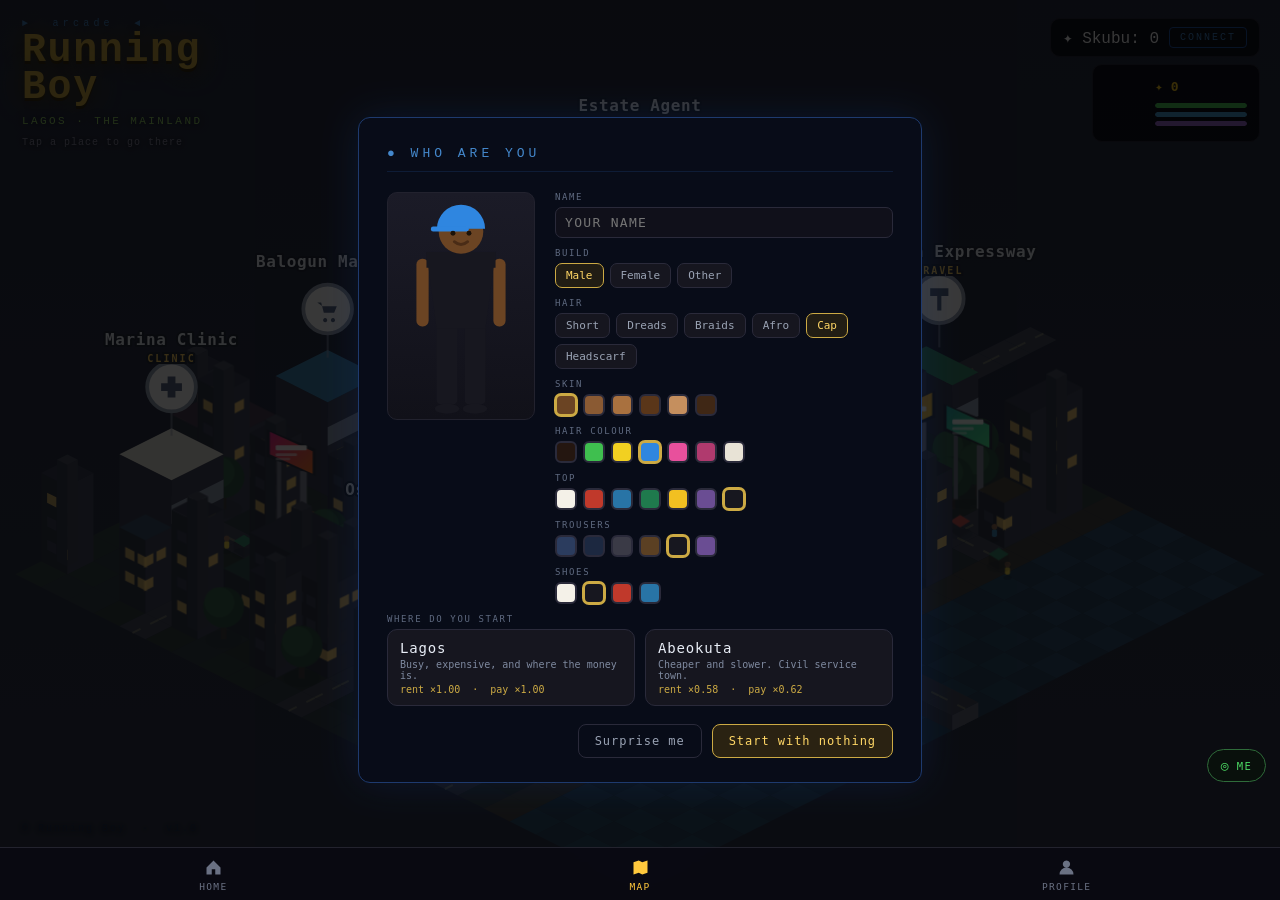
==== commit ad8deffc: "feat: the studio gets a tape, pads, and undo Four things, in the order they were asked for.  RECORD." ====
--- a/index.html
+++ b/index.html
@@ -421,6 +421,8 @@
 <script src="scripts/scenes.js"></script>
 <script src="scripts/work.js"></script>
 <script src="scripts/vibe-engine.js"></script>
+<script src="scripts/tape.js"></script>
+<script src="scripts/mic.js"></script>
 <script src="scripts/studio.js"></script>
 <script src="scripts/place.js"></script>
 <script src="scripts/intro.js"></script>
--- a/styles/map.css
+++ b/styles/map.css
@@ -1216,3 +1216,148 @@
     .st-note { display: none; }
     .st-act { padding-top: 8px; padding-bottom: 8px; }
 }
+
+/* The studio toolbar wraps on a phone, and highlights the one button that
+   moves you between the two screens. */
+.st-hot { background: #2a2338 !important; border-color: #6a4d93 !important; color: #c9a6ff !important; }
+.st-bar { overflow-x: auto; }
+.st-say {
+    font-family: monospace; font-size: 10.5px; color: #c9a6ff;
+    min-height: 14px; margin-top: 7px;
+}
+
+/* The saved-beats list */
+.st-list { max-height: 46vh; overflow-y: auto; }
+.st-row {
+    display: flex; align-items: center; gap: 9px;
+    padding: 9px 10px; margin-bottom: 7px;
+    border: 1px solid #23232e; border-radius: 9px; background: #15151e;
+}
+.st-row-t { flex: 1 1 auto; min-width: 0; display: flex; flex-direction: column; gap: 1px; }
+.st-row-t b {
+    font-family: monospace; font-size: 12.5px; font-weight: normal; color: #e8edf6;
+    overflow: hidden; text-overflow: ellipsis; white-space: nowrap;
+}
+.st-row-t span { font-family: monospace; font-size: 9.5px; color: #7f8aa0; }
+.st-row button {
+    flex: 0 0 auto; font-family: monospace; font-size: 11px; color: #e8edf6;
+    background: #1d1d27; border: 1px solid #2d2d3a; border-radius: 7px;
+    padding: 7px 11px; cursor: pointer;
+}
+.st-row button:active { background: #272734; }
+
+/* Tempo, in the studio toolbar */
+.st-bpm {
+    display: inline-flex; align-items: center; gap: 8px;
+    padding: 4px 10px 4px 8px;
+    border: 1px solid #23232e; border-radius: 8px; background: #16161f;
+}
+.st-bpm input[type=range] {
+    width: 96px; accent-color: #ffc83d; background: none; padding: 0; margin: 0;
+}
+.st-bpm b {
+    font-family: monospace; font-size: 11.5px; font-weight: normal;
+    color: #ffc83d; min-width: 26px; text-align: right;
+}
+@media (max-width: 420px) { .st-bpm input[type=range] { width: 74px; } }
+
+/* Recording: the pads take over the bottom panel while a take runs, because
+   while you are playing a part that is the only control you want under your
+   thumb. Lowest sound on the left — so it reads as a keyboard going up, and
+   as a kit starting from the kick. */
+.st-rec {
+    background: #e8384f !important; border-color: #e8384f !important; color: #fff !important;
+}
+.st-rec.on { animation: st-blink 1s steps(2, start) infinite; }
+@keyframes st-blink { 50% { opacity: .42; } }
+
+.st-pads { display: flex; gap: 5px; }
+.st-pads .st-pad {
+    flex: 1 1 0; min-width: 0; padding: 15px 2px 9px; cursor: pointer;
+    display: flex; flex-direction: column; align-items: center; gap: 4px;
+    font-family: monospace; font-size: 9.5px; white-space: nowrap; color: #e8edf6;
+    background: #1d1d27; border: 1px solid #2d2d3a; border-radius: 8px;
+    overflow: hidden; touch-action: manipulation; user-select: none;
+    -webkit-user-select: none;
+}
+.st-pads .st-pad:active {
+    background: #ffc83d; color: #11111a; border-color: #ffc83d;
+}
+.st-pads .st-pad i { font-style: normal; font-size: 8.5px; color: #6a7183; }
+.st-pads .st-pad:active i { color: #11111a; }
+
+@media (max-height: 520px) {
+    /* .st-note is hidden here, so the pads get the room instead */
+    .st-pads .st-pad { padding: 11px 2px 7px; }
+}
+
+/* ── The audio panel ───────────────────────────────────────────────────────
+   The microphone and the samples share one panel, because they fill the same
+   thing: a clip on a bar. Input and meter on top, then what you can do, then
+   the two dials that actually matter — how loud, and how far off the beat. */
+.mic-row { display: flex; align-items: center; gap: 7px; margin-bottom: 8px; }
+.mic-row:last-of-type { margin-bottom: 0; }
+
+.mic-dev {
+    flex: 1 1 auto; min-width: 0;
+    font-family: monospace; font-size: 11px; color: #e8edf6;
+    background: #16161f; border: 1px solid #23232e; border-radius: 8px;
+    padding: 7px 9px; cursor: pointer;
+}
+
+.mic-meter {
+    flex: 0 0 96px; height: 9px; border-radius: 5px; overflow: hidden;
+    background: #1a1a24; border: 1px solid #23232e;
+}
+.mic-meter i {
+    display: block; width: 0; height: 100%;
+    /* Green through to red, so a hot input looks hot without a number */
+    background: linear-gradient(90deg, #4cd964 0%, #4cd964 55%, #ffc83d 78%, #e8384f 100%);
+    transition: width .05s linear;
+}
+.mic-pk {
+    flex: 0 0 9px; height: 9px; border-radius: 50%;
+    background: #23232e; border: 1px solid #2d2d3a;
+}
+.mic-pk.on { background: #e8384f; border-color: #e8384f; }
+
+.mic-btns { flex-wrap: wrap; }
+.mic-btns button {
+    flex: 0 1 auto;
+    font-family: monospace; font-size: 11px; color: #e8edf6;
+    background: #1d1d27; border: 1px solid #2d2d3a; border-radius: 7px;
+    padding: 7px 11px; cursor: pointer;
+}
+.mic-btns button:active { background: #272734; }
+
+.clip-head {
+    display: flex; align-items: baseline; gap: 8px; flex-wrap: wrap;
+    margin-bottom: 8px; padding-top: 2px;
+    border-top: 1px solid #1b1b24;
+}
+.clip-head b {
+    font-family: monospace; font-size: 12px; font-weight: normal; color: #4cc9d9;
+}
+.clip-head span { font-family: monospace; font-size: 9.5px; color: #7f8aa0; }
+
+.mic-dials { flex-wrap: wrap; gap: 12px; }
+.mic-dials label {
+    display: inline-flex; align-items: center; gap: 7px;
+    font-family: monospace; font-size: 10px; color: #8b93a6;
+}
+.mic-dials input[type=range] {
+    width: 86px; accent-color: #4cc9d9; background: none; padding: 0; margin: 0;
+}
+.mic-dials b {
+    font-family: monospace; font-size: 10.5px; font-weight: normal;
+    color: #4cc9d9; min-width: 38px;
+}
+
+@media (max-width: 420px) {
+    .mic-meter { flex-basis: 64px; }
+    .mic-dials input[type=range] { width: 70px; }
+}
+
+/* A history button with nothing behind it: still there, so the toolbar does
+   not reflow every time you undo, but visibly not worth pressing. */
+.st-dim { opacity: .34; }
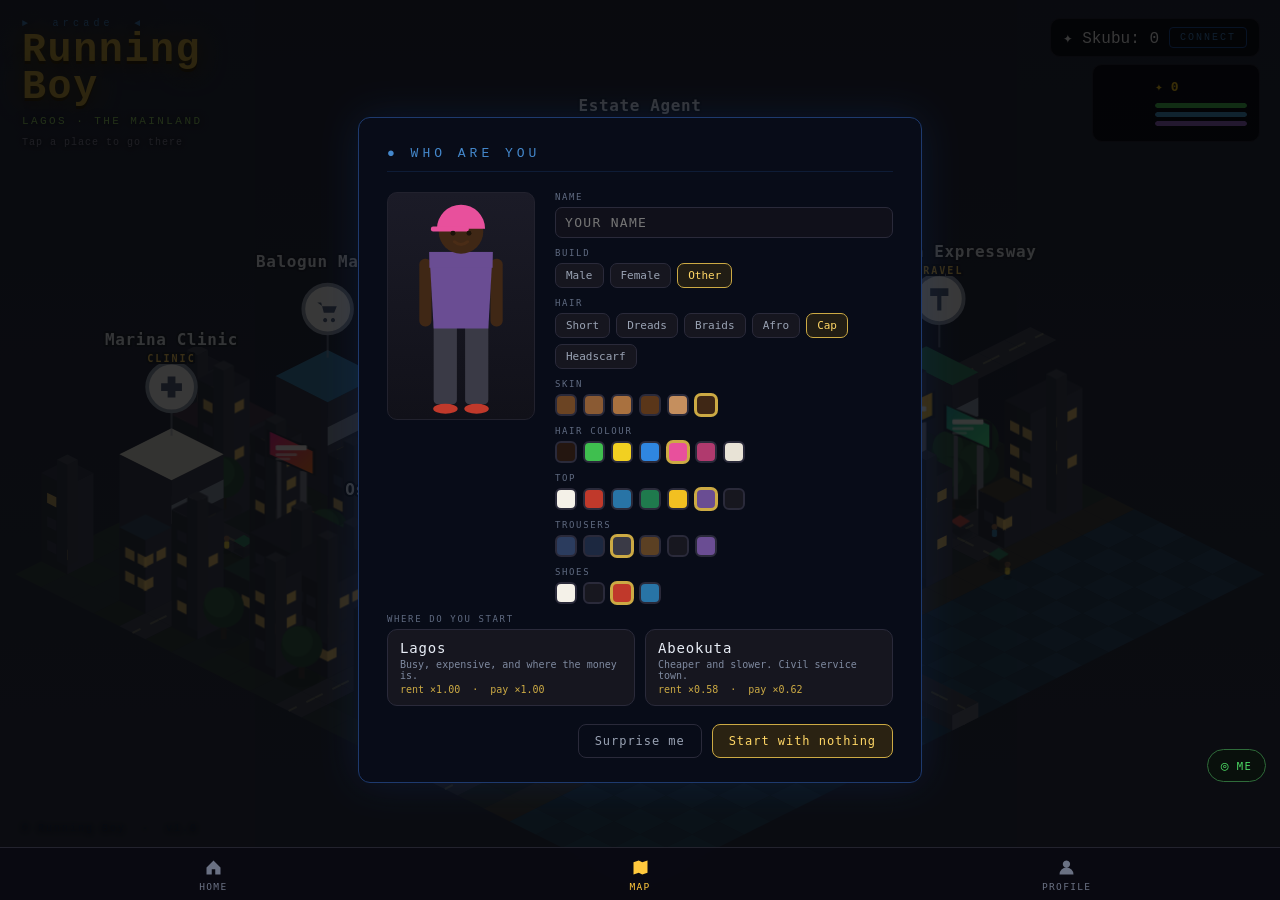
==== commit 5e0b2d03: "feat: several clips at once, renaming, and an audio bounce SELECTING MORE THAN ONE. Shift-tap adds a" ====
--- a/index.html
+++ b/index.html
@@ -422,6 +422,7 @@
 <script src="scripts/work.js"></script>
 <script src="scripts/vibe-engine.js"></script>
 <script src="scripts/tape.js"></script>
+<script src="scripts/bounce.js"></script>
 <script src="scripts/mic.js"></script>
 <script src="scripts/studio.js"></script>
 <script src="scripts/place.js"></script>
--- a/styles/map.css
+++ b/styles/map.css
@@ -1361,3 +1361,12 @@
 /* A history button with nothing behind it: still there, so the toolbar does
    not reflow every time you undo, but visibly not worth pressing. */
 .st-dim { opacity: .34; }
+
+/* The studio has grown a lot of controls. On a phone the toolbar wraps to
+   several rows and the audio panel can run to four rows of buttons, which
+   between them could squeeze the arrangement off the screen entirely. Each
+   gets a ceiling and scrolls past it, and the grid keeps a floor — so what
+   you are editing is always visible, whatever is open. */
+.st-bar { max-height: 27vh; overflow-y: auto; }
+.st-act { max-height: 48vh; overflow-y: auto; }
+#st-grid { min-height: 120px; }
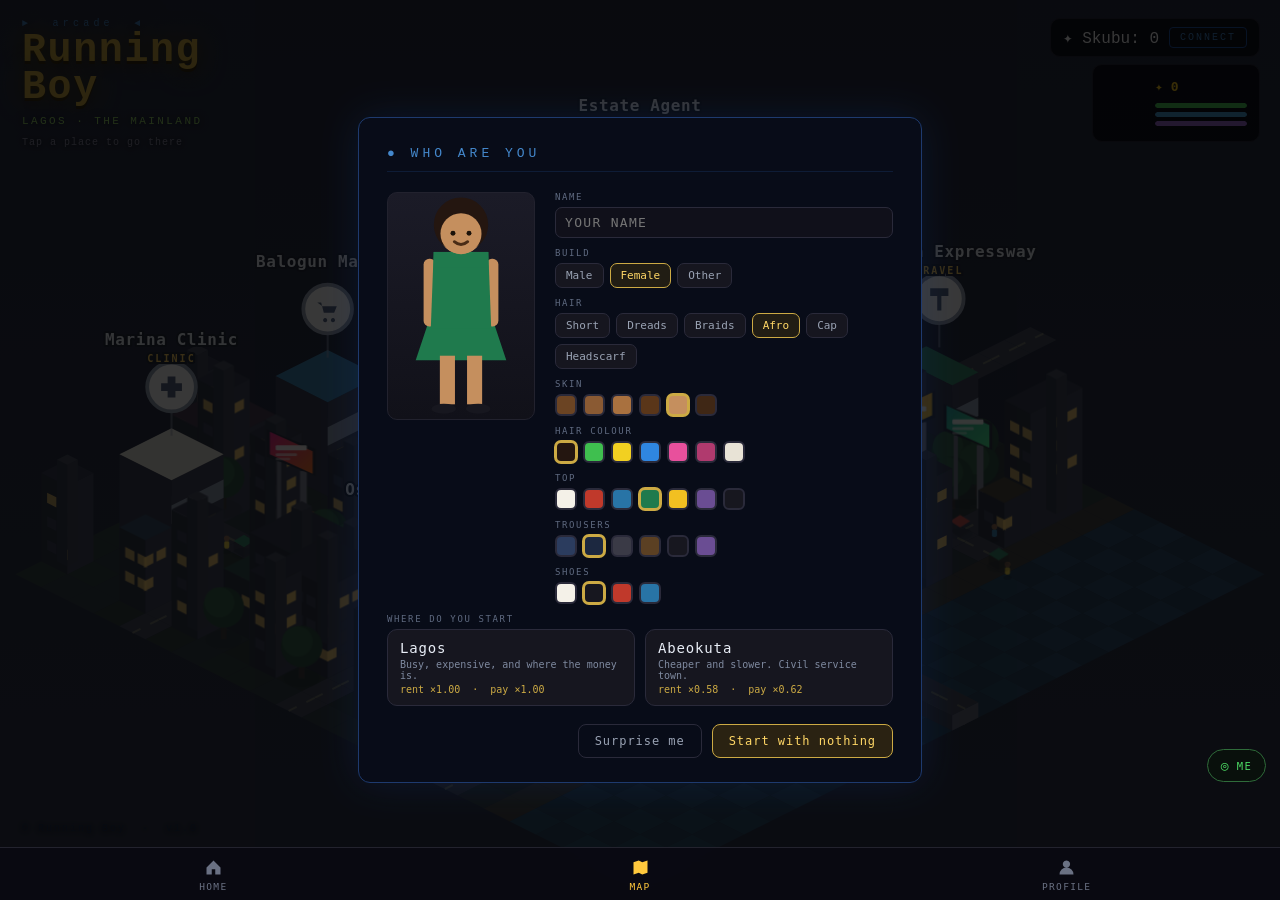
==== commit c6faa2fd: "feat: a mixer, a real piano roll, and an app that listens to what you import THE MASTER. Everything " ====
--- a/index.html
+++ b/index.html
@@ -421,6 +421,11 @@
 <script src="scripts/scenes.js"></script>
 <script src="scripts/work.js"></script>
 <script src="scripts/vibe-engine.js"></script>
+<script src="scripts/context.js"></script>
+<script src="scripts/mix.js"></script>
+<script src="scripts/voice.js"></script>
+<script src="scripts/flex.js"></script>
+<script src="scripts/listen.js"></script>
 <script src="scripts/tape.js"></script>
 <script src="scripts/bounce.js"></script>
 <script src="scripts/mic.js"></script>
--- a/styles/map.css
+++ b/styles/map.css
@@ -1368,5 +1368,7 @@
    gets a ceiling and scrolls past it, and the grid keeps a floor — so what
    you are editing is always visible, whatever is open. */
 .st-bar { max-height: 27vh; overflow-y: auto; }
-.st-act { max-height: 48vh; overflow-y: auto; }
-#st-grid { min-height: 120px; }
+.st-act { max-height: 44vh; overflow-y: auto; }
+/* Enough for two rows and a scrollbar: below that the arrangement stops
+   being an arrangement. Anything further down is reached by scrolling. */
+#st-grid { min-height: 150px; }
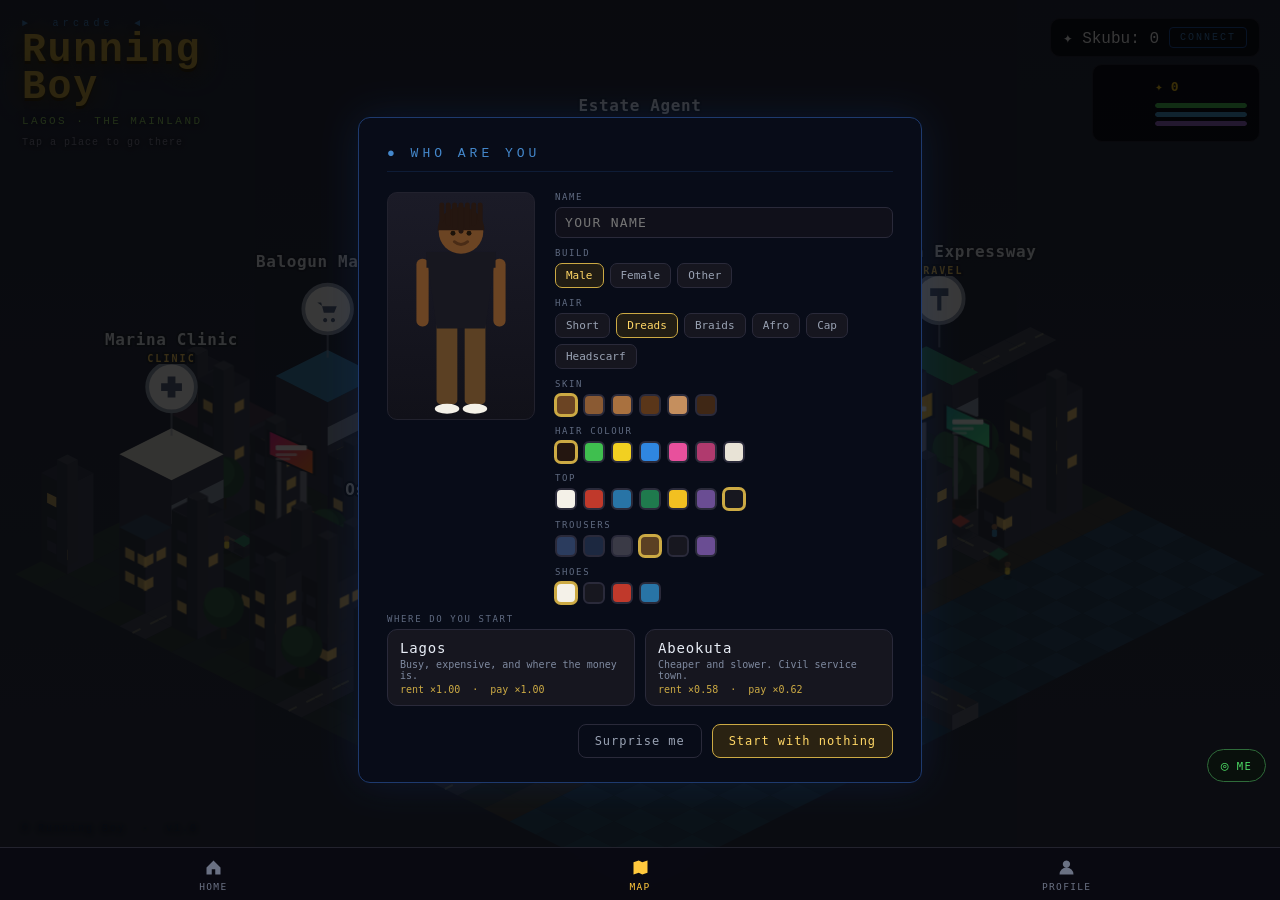
==== commit 41df31b8: "feat: a preset library — rhythms, progressions, bass and melodic figures Fifty-three starting points" ====
--- a/index.html
+++ b/index.html
@@ -429,6 +429,7 @@
 <script src="scripts/tape.js"></script>
 <script src="scripts/bounce.js"></script>
 <script src="scripts/mic.js"></script>
+<script src="scripts/presets.js"></script>
 <script src="scripts/studio.js"></script>
 <script src="scripts/place.js"></script>
 <script src="scripts/intro.js"></script>
--- a/styles/map.css
+++ b/styles/map.css
@@ -1372,3 +1372,74 @@
 /* Enough for two rows and a scrollbar: below that the arrangement stops
    being an arrangement. Anything further down is reached by scrolling. */
 #st-grid { min-height: 150px; }
+
+/* A drum track has a kit, not a General MIDI program. */
+.st-kit {
+    font-family: monospace; font-size: 11.5px; color: #ffc83d;
+    background: #16161f; border: 1px solid #23232e; border-radius: 8px;
+    padding: 7px 10px; white-space: nowrap;
+}
+
+/* Something is happening. Shown in place of the panel, because while it
+   runs it is the only thing worth looking at. */
+.st-work { padding: 2px 0 4px; }
+.st-work-top {
+    display: flex; align-items: baseline; justify-content: space-between;
+    font-family: monospace; font-size: 11px; margin-bottom: 7px;
+}
+.st-work-top b { font-weight: normal; color: #c9a6ff; }
+.st-work-top span { font-size: 9.5px; color: #5f6a80; }
+.st-work-track {
+    height: 6px; border-radius: 3px; overflow: hidden;
+    background: #1a1a24; border: 1px solid #23232e;
+}
+.st-work-track i {
+    display: block; height: 100%; width: 0;
+    background: linear-gradient(90deg, #6a4d93, #c9a6ff);
+    transition: width .08s linear;
+}
+
+/* How long a riff is. In the riff editor, because that is what you are
+   looking at when the question arises. */
+.st-len {
+    font-family: monospace; font-size: 11.5px; color: #e8edf6;
+    background: #16161f; border: 1px solid #23232e; border-radius: 8px;
+    padding: 7px 9px; cursor: pointer;
+}
+
+/* ── The preset browser ──────────────────────────────────────────────── */
+/* A list you scan rather than read: what it is, where it is from, and one
+   line about why you would want it. */
+.pre-tabs { display: flex; gap: 4px; margin-bottom: 7px; flex-wrap: wrap; }
+.pre-tab {
+    flex: 1 1 auto; font-family: monospace; font-size: 11.5px; padding: 7px 4px;
+    color: #8b93a6; background: #16161f; border: 1px solid #23232e;
+    border-radius: 8px; cursor: pointer;
+}
+.pre-tab.on { color: #0e0e14; background: #66cc99; border-color: #66cc99; font-weight: bold; }
+.pre-styles { display: flex; gap: 4px; margin-bottom: 8px; flex-wrap: wrap; }
+.pre-chip {
+    font-family: monospace; font-size: 10.5px; padding: 4px 8px;
+    color: #8b93a6; background: #12121a; border: 1px solid #23232e;
+    border-radius: 20px; cursor: pointer;
+}
+.pre-chip.on { color: #ffc83d; border-color: #ffc83d; }
+.pre-list { max-height: 44vh; overflow-y: auto; -webkit-overflow-scrolling: touch; }
+.pre-row {
+    display: flex; align-items: center; gap: 8px;
+    padding: 7px 0; border-bottom: 1px solid #1b1b24;
+}
+.pre-what { flex: 1; min-width: 0; }
+.pre-what b { display: block; font-family: monospace; font-size: 12px; color: #e8edf6; }
+.pre-what i {
+    display: block; font-family: monospace; font-size: 10px;
+    color: #66cc99; font-style: normal; margin-top: 1px;
+}
+.pre-what span { display: block; font-size: 10.5px; color: #6a7183; margin-top: 2px; }
+.pre-do { display: flex; gap: 4px; flex: 0 0 auto; }
+.pre-do button {
+    font-family: monospace; font-size: 11px; padding: 6px 11px;
+    color: #e8edf6; background: #1d2a24; border: 1px solid #2f5a44;
+    border-radius: 7px; cursor: pointer;
+}
+.pre-do .pre-bpm { color: #ffc83d; background: #241f12; border-color: #5a4a1a; }
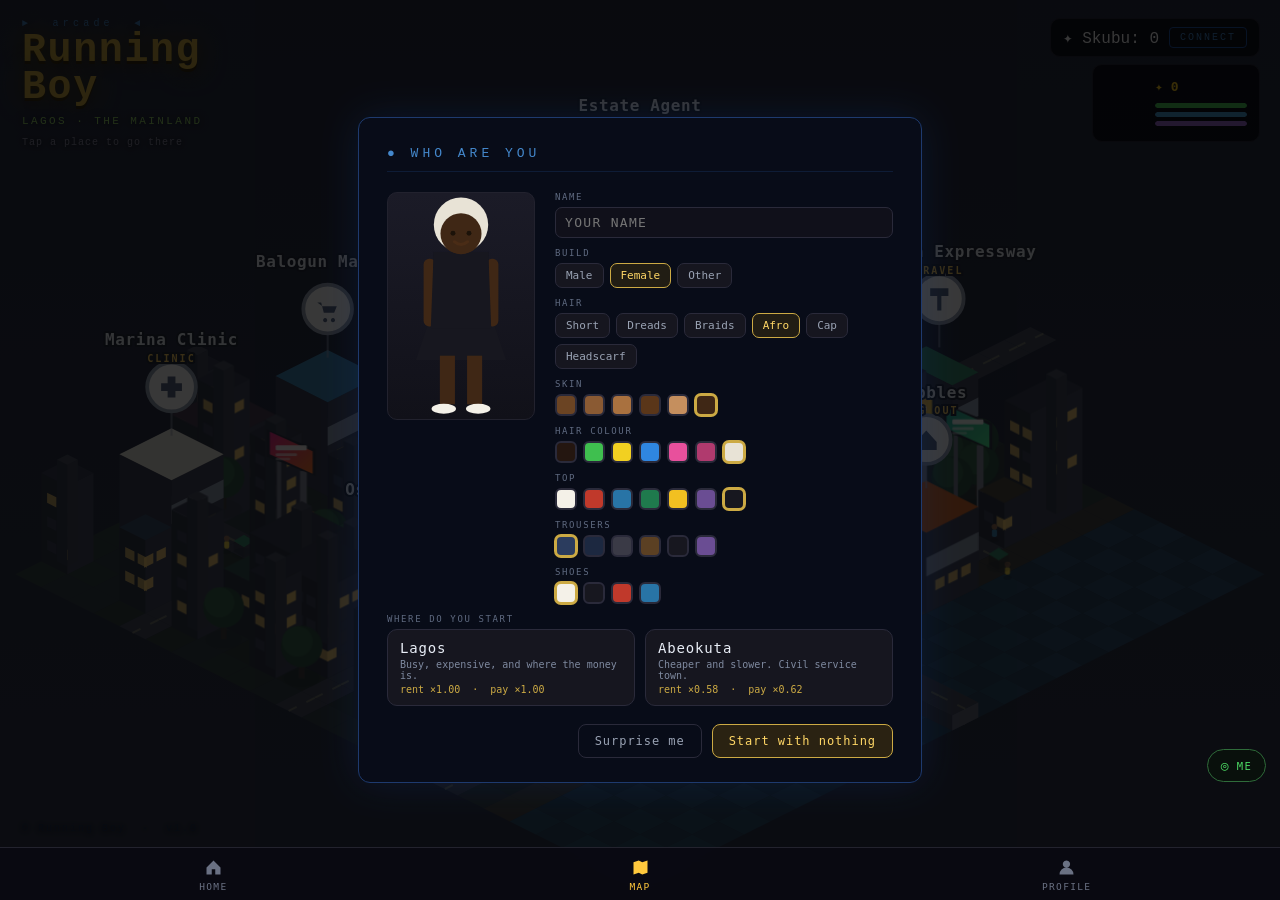
==== commit 9cc32d00: "feat: Quibbles tables — communities, profile, and a post Inside Quibbles are three tables: Communiti" ====
--- a/index.html
+++ b/index.html
@@ -186,6 +186,15 @@
         <button class="modal-close" onclick="closeModal('estate-modal')">&#10005;</button>
         <div class="modal-title">&#8962; Estate Agent</div>
         <div id="estate-body"></div>
+    </div>
+</div>
+
+<!-- ── Quibbles ── -->
+<div class="modal-backdrop" id="qb-modal">
+    <div class="modal">
+        <button class="modal-close" onclick="Quibbles.close()">&#10005;</button>
+        <div class="modal-title" id="qb-title">Quibbles</div>
+        <div id="qb-body"></div>
     </div>
 </div>
 
@@ -432,6 +441,7 @@
 <script src="scripts/presets.js"></script>
 <script src="scripts/studio.js"></script>
 <script src="scripts/place.js"></script>
+<script src="scripts/quibbles.js"></script>
 <script src="scripts/intro.js"></script>
 <script src="scripts/nav.js"></script>
 </body>
--- a/styles/map.css
+++ b/styles/map.css
@@ -1443,3 +1443,120 @@
     border-radius: 7px; cursor: pointer;
 }
 .pre-do .pre-bpm { color: #ffc83d; background: #241f12; border-color: #5a4a1a; }
+
+/* ── Panel headers ───────────────────────────────────────────────────── */
+/* Every panel shares one strip under the canvas, so every panel can be
+   folded out of the way — on a phone the mixer alone is half the screen,
+   and that is half the screen not showing what you are mixing. */
+.st-head {
+    display: flex; align-items: center; gap: 8px; cursor: pointer;
+    padding-bottom: 8px; margin-bottom: 2px; user-select: none;
+}
+.st-head b {
+    font-family: monospace; font-size: 11.5px; color: #e8edf6;
+    letter-spacing: .4px;
+}
+.st-head i {
+    flex: 1; font-family: monospace; font-size: 10px; color: #5f6a80;
+    font-style: normal; white-space: nowrap; overflow: hidden; text-overflow: ellipsis;
+}
+.st-head .st-caret { margin-left: auto; color: #6a7183; font-size: 11px; }
+.st-act.st-min { max-height: none; }
+.st-act.st-min .st-head { padding-bottom: 0; }
+.st-act.st-min .st-body { display: none; }
+
+/* Riff or song: what Play means while the roll is open. A pair rather
+   than a toggle, because which one is active has to be readable at a
+   glance — a toggle only tells you what it would do next. */
+.st-scope { display: inline-flex; border: 1px solid #23232e; border-radius: 8px; overflow: hidden; }
+.st-scope button {
+    font-family: monospace; font-size: 11px; padding: 7px 10px; border: 0;
+    color: #8b93a6; background: #16161f; cursor: pointer;
+}
+.st-scope button.on { color: #0e0e14; background: #4cd964; font-weight: bold; }
+
+/* ── Showing the finger ──────────────────────────────────────────────── */
+/* A screen recording loses it, so a clip of the studio shows things
+   happening with nothing causing them. The layer sits over everything and
+   is deaf to the pointer: it is a record of what happened, not a thing
+   you can press. */
+.st-touch {
+    position: fixed; inset: 0; pointer-events: none; z-index: 9000; overflow: hidden;
+}
+.st-ring {
+    position: absolute; width: 46px; height: 46px; margin: -23px 0 0 -23px;
+    border-radius: 50%; border: 2px solid rgba(255, 200, 61, .95);
+    background: rgba(255, 200, 61, .18);
+    animation: st-tap .6s cubic-bezier(.2, .7, .3, 1) forwards;
+}
+/* A press that landed on a control gets its own colour, so a video shows
+   the difference between touching the grid and pressing a button. */
+.st-ring.hit {
+    border-color: rgba(102, 204, 153, .95);
+    background: rgba(102, 204, 153, .2);
+}
+@keyframes st-tap {
+    0%   { transform: scale(.35); opacity: 1; }
+    60%  { opacity: .85; }
+    100% { transform: scale(1.5); opacity: 0; }
+}
+/* And the control itself answers, which the ring alone does not show. */
+.st-bar button:active, .pre-do button:active, .st-head:active { filter: brightness(1.5); }
+
+/* ── Quibbles ─────────────────────────────────────────────────────────── */
+/* Opens over the room you are standing in, which sits at 600. */
+
+#qb-modal { z-index: 700; }
+.qb-list { display: flex; flex-direction: column; gap: 8px; }
+.qb-comm {
+    display: flex; gap: 10px; align-items: flex-start; text-align: left;
+    padding: 10px 12px; border-radius: 9px; cursor: pointer;
+    border: 1px solid #1c2440; background: #0d1222; color: inherit;
+}
+.qb-comm:hover { border-color: #2f4a80; }
+.qb-comm-txt { display: flex; flex-direction: column; gap: 3px; font-family: monospace; }
+.qb-comm-txt b { font-size: 13px; color: #e8edf6; font-weight: normal; }
+.qb-comm-txt span { font-size: 11px; color: #9aa3b4; line-height: 1.4; }
+.qb-comm-txt small { font-size: 10px; color: #5f6a80; letter-spacing: .04em; }
+.qb-dot { flex: 0 0 auto; width: 10px; height: 10px; border-radius: 50%; margin-top: 3px; display: inline-block; }
+
+.qb-bar { margin-bottom: 10px; }
+.qb-link {
+    background: none; border: none; padding: 0; cursor: pointer;
+    font-family: monospace; font-size: 11px; color: #4cc9ff; text-decoration: underline;
+}
+.qb-about { display: flex; gap: 8px; font-family: monospace; font-size: 12px; color: #9aa3b4; line-height: 1.45; }
+.qb-actions { display: flex; gap: 8px; margin: 12px 0 6px; }
+.est-btn.qb-on { border-color: #1f7a4d; background: #10241a; color: #6fe0a0; }
+
+.qb-feed { display: flex; flex-direction: column; }
+.qb-post { padding: 10px 0; border-top: 1px solid #1c1c26; font-family: monospace; }
+.qb-post-top { display: flex; gap: 8px; align-items: baseline; font-size: 11px; color: #5f6a80; }
+.qb-post-top b { color: #e8edf6; font-weight: normal; font-size: 12px; }
+.qb-post-txt { margin-top: 4px; font-size: 12.5px; color: #c9d1e0; line-height: 1.45; white-space: pre-wrap; overflow-wrap: anywhere; }
+.qb-del {
+    margin-left: auto; background: none; border: none; cursor: pointer;
+    font-family: monospace; font-size: 10px; color: #a8452f;
+}
+
+.qb-me { display: flex; gap: 14px; align-items: center; }
+.qb-av { flex: 0 0 auto; width: 64px; height: 100px; }
+.qb-me-txt { display: flex; flex-direction: column; gap: 4px; font-family: monospace; font-size: 11px; color: #9aa3b4; }
+.qb-me-txt b { font-size: 15px; color: #e8edf6; font-weight: normal; }
+.qb-chips { display: flex; flex-wrap: wrap; gap: 6px; }
+.qb-chip {
+    display: inline-flex; gap: 6px; align-items: center; padding: 5px 10px; border-radius: 99px;
+    border: 1px solid #1c2440; background: #0d1222; color: #e8edf6; cursor: pointer;
+    font-family: monospace; font-size: 11px;
+}
+.qb-chip .qb-dot { margin-top: 0; width: 8px; height: 8px; }
+
+.qb-lab { display: block; font-family: monospace; font-size: 10px; letter-spacing: .14em; color: #5f6a80; text-transform: uppercase; margin: 12px 0 6px; }
+.qb-input {
+    width: 100%; box-sizing: border-box; padding: 9px 10px; border-radius: 8px;
+    border: 1px solid #1c2440; background: #0d1222; color: #e8edf6;
+    font-family: monospace; font-size: 13px;
+}
+.qb-text { min-height: 110px; resize: vertical; line-height: 1.45; }
+.qb-foot { display: flex; justify-content: space-between; align-items: center; margin-top: 10px; font-family: monospace; font-size: 10px; color: #5f6a80; }
+.qb-note { margin-top: 8px; font-family: monospace; font-size: 11px; color: #ff9a7a; min-height: 1em; }
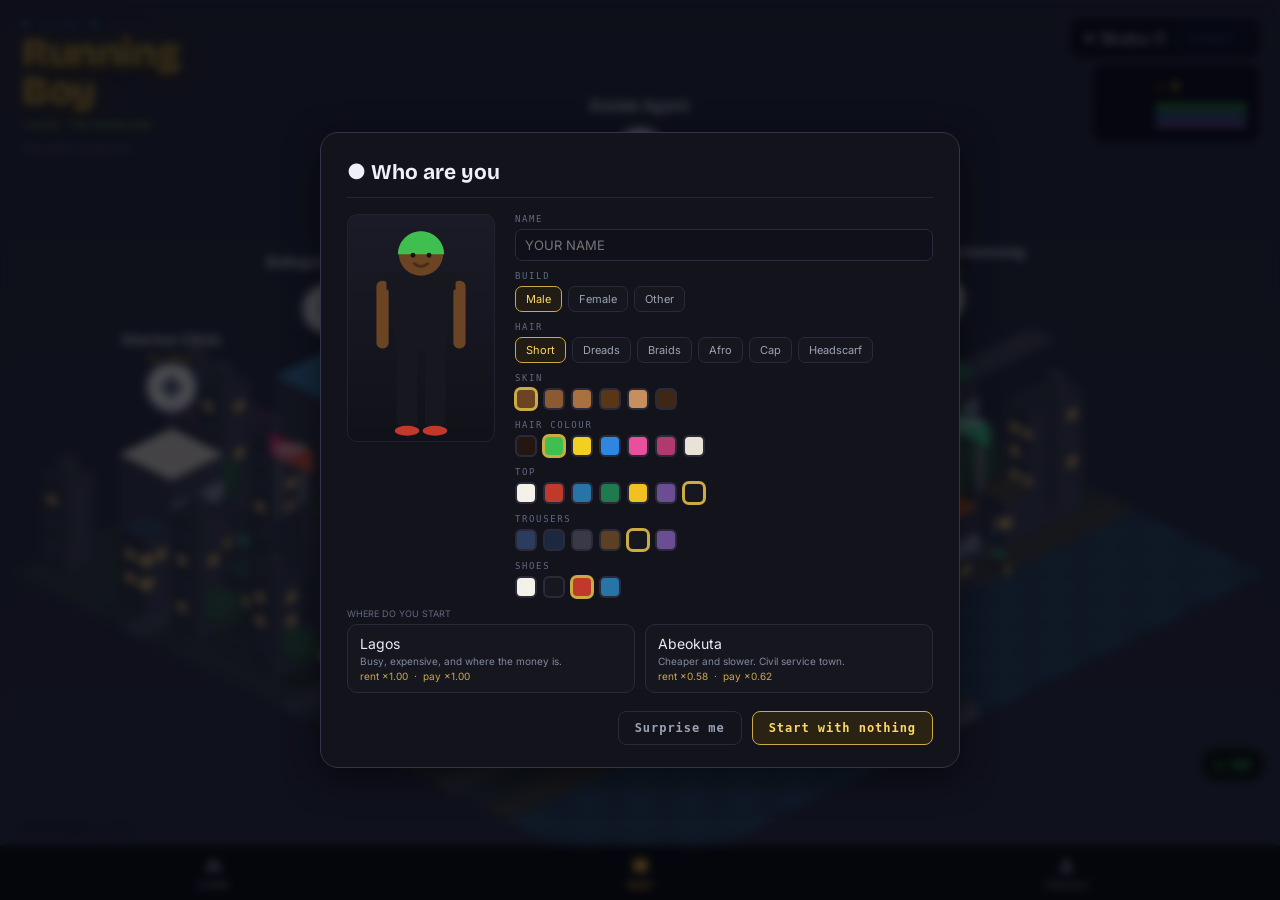
==== commit 68f6c4dd: "style: one theme — typefaces, colours, buttons, pop-ups, rooms - Three typefaces: Bricolage Grotesqu" ====
--- a/index.html
+++ b/index.html
@@ -6,6 +6,10 @@
     <title>Running Boy</title>
     <link rel="stylesheet" href="styles/menu.css">
     <link rel="stylesheet" href="styles/map.css">
+    <link rel="preconnect" href="https://fonts.googleapis.com">
+    <link rel="preconnect" href="https://fonts.gstatic.com" crossorigin>
+    <link rel="stylesheet" href="https://fonts.googleapis.com/css2?family=Bricolage+Grotesque:opsz,wght@12..96,600..800&family=Inter:wght@400;500;600;700&family=JetBrains+Mono:wght@400;600&display=swap">
+    <link rel="stylesheet" href="styles/theme.css">
 </head>
 <body>
 <!-- Config must load first (defines window.THIRDWEB_CLIENT_ID etc.) -->
--- a/styles/theme.css
+++ b/styles/theme.css
@@ -0,0 +1,270 @@
+/* ── Theme ─────────────────────────────────────────────────────────────────
+   One set of colours and three typefaces, laid over the rest. It loads last,
+   so it wins ties; where the older rules are more specific it says so with an
+   id-weighted scope instead of !important.
+
+   Display — Bricolage Grotesque: titles, names, the brand.
+   UI      — Inter: everything you read.
+   Numbers — JetBrains Mono: money, time, stats; anything that should line up.
+
+   The studio (#studio) is deliberately outside the scope: its grids are laid
+   out on a fixed-width face and look wrong without it. */
+
+:root {
+    --bg:        #0b0b12;
+    --panel:     #13131c;
+    --panel-2:   #1a1a26;
+    --line:      #262634;
+    --line-2:    #33334a;
+    --text:      #eef1f7;
+    --text-2:    #b4bccc;
+    --text-3:    #838ca0;
+    --gold:      #ffc83d;
+    --gold-2:    #e0ac2a;
+    --gold-ink:  #1a1306;
+    --green:     #4ccc5a;
+    --red:       #ff6a5a;
+    --blue:      #4cb3ff;
+
+    --radius:    12px;
+    --radius-sm: 9px;
+    --shadow:    0 10px 34px rgba(0, 0, 0, .5);
+
+    --font-display: 'Bricolage Grotesque', 'Inter', system-ui, -apple-system, 'Segoe UI', Roboto, sans-serif;
+    --font-ui:      'Inter', system-ui, -apple-system, 'Segoe UI', Roboto, sans-serif;
+    --font-num:     'JetBrains Mono', ui-monospace, 'SFMono-Regular', Menlo, monospace;
+}
+
+/* ── Type ──────────────────────────────────────────────────────────────── */
+
+body { font-family: var(--font-ui); }
+#studio { font-family: 'Courier New', monospace; }   /* kept as it was; see above */
+
+:is(#hud, #nav, #goal, #find-me, #life-strip, #skubu-badge, #place, #intro, #journey,
+    #view-home, #view-profile, .modal-backdrop) :where(*),
+:is(#nav, #goal, #find-me, #life-strip, #skubu-badge) {
+    font-family: var(--font-ui);
+    letter-spacing: normal;
+}
+
+/* Small capitals labels keep a little air; they were drawn for it. */
+:is(#hud, #nav, #place, #view-home, #view-profile, .modal-backdrop, #find-me)
+:is(.nav-btn, .nv-sub, .nv-vital > span:first-child, .est-head, .rm-time, .rm-class-top span,
+    .qb-lab, .pl-act button, .wk-exp, .ht-sub, .v-tag, .nv-row em) {
+    letter-spacing: .1em;
+}
+#find-me { letter-spacing: .08em; }
+
+/* Names and titles. */
+:is(#hud, #place, #view-home, #view-profile, .modal-backdrop, #intro)
+:is(.ht-name, .modal-title, .nv-who b, .rm-label b, .rm-class-top b, .pl-name,
+    .qb-me-txt b, .qb-comm-txt b, .nv-tile b, .est-name) {
+    font-family: var(--font-display);
+}
+
+/* Numbers line up. */
+:is(#hud, #nav, #life-strip, #skubu-badge, #place, #view-home, #view-profile, .modal-backdrop, #journey)
+:is(.nv-purse, .nv-vital b, .nv-row b, .est-bal, .rm-time, .nv-clock, .jr-clock,
+    #life-skubu-wrap, .qb-foot > span, .qb-post-top span) {
+    font-family: var(--font-num);
+    letter-spacing: 0;
+}
+
+/* ── The brand ─────────────────────────────────────────────────────────── */
+
+#hud-title .ht-name {
+    font-family: var(--font-display);
+    font-weight: 800;
+    letter-spacing: -.01em;
+    line-height: .95;
+}
+
+/* ── Map labels ────────────────────────────────────────────────────────── */
+
+.v-name { font-family: var(--font-display); font-weight: 700; letter-spacing: 0; }
+.v-tag  { font-family: var(--font-ui); font-weight: 700; }
+
+/* ── Panels: Home and Profile ──────────────────────────────────────────── */
+
+.view { background: var(--bg); }
+@keyframes viewIn { from { opacity: 0; transform: translateY(6px); } to { opacity: 1; transform: none; } }
+body[data-view="home"] #view-home,
+body[data-view="profile"] #view-profile { animation: viewIn .2s ease-out; }
+
+.nv-av, .nv-vitals, .nv-tile, .rm-class, .rm-scene {
+    background: var(--panel); border-color: var(--line); border-radius: var(--radius);
+}
+.nv-tile { transition: transform .1s, border-color .15s, background .15s; }
+.nv-tile:hover { border-color: var(--line-2); background: var(--panel-2); }
+
+.nv-who b      { font-size: 20px; font-weight: 700; color: var(--text); }
+.nv-who span   { font-size: 12.5px; color: var(--text-2); }
+.nv-who .nv-clock { font-size: 11.5px; color: var(--text-3); }
+.nv-purse      { font-size: 17px; color: var(--gold); }
+
+.nv-vital > span:first-child { font-size: 10.5px; color: var(--text-3); font-weight: 600; }
+.nv-vital b    { font-size: 12.5px; color: var(--text); }
+
+.nv-next       { border-radius: var(--radius); }
+.nv-next-text  { font-size: 14px; line-height: 1.5; font-weight: 500; }
+
+.nv-sub {
+    font-size: 11px; font-weight: 700; color: var(--text-3);
+    border-bottom-color: var(--line);
+}
+.nv-tile b     { font-size: 15px; font-weight: 600; color: var(--text); }
+.nv-tile span  { font-size: 12px; color: var(--text-2); }
+.nv-tile em    { font-size: 11px; font-weight: 600; }
+
+.nv-row        { font-size: 13.5px; color: var(--text); border-bottom-color: var(--line); padding: 9px 2px; }
+.nv-row.led span { color: var(--text-2); }
+.nv-row b      { font-size: 13px; color: var(--text-2); }
+.nv-none, .nv-empty { font-size: 13px; color: var(--text-3); }
+
+.rm-label b    { font-size: 17px; font-weight: 700; }
+.rm-label span { font-size: 12px; }
+.rm-time       { font-size: 11px; }
+.rm-class-top b    { font-size: 17px; font-weight: 700; }
+.rm-class-top span { font-size: 10px; font-weight: 600; color: var(--text-3); }
+.rm-class p    { font-size: 13.5px; line-height: 1.55; color: var(--text-2); }
+.rm-loan       { font-size: 13px; }
+
+/* ── Buttons ───────────────────────────────────────────────────────────── */
+/* Two kinds everywhere: primary (gold, the thing to do) and ghost (quiet).
+   Before this, .ghost and .primary were only styled inside one screen and
+   fell back to the browser's grey button everywhere else. */
+
+.primary, .ghost {
+    display: inline-flex; align-items: center; justify-content: center; gap: 8px;
+    padding: 12px 20px; border-radius: 999px; cursor: pointer;
+    font-family: var(--font-ui); font-size: 14px; font-weight: 600; letter-spacing: normal;
+    transition: background .15s, border-color .15s, color .15s, transform .08s;
+}
+.primary { background: var(--gold); color: var(--gold-ink); border: 1px solid var(--gold); }
+.primary:hover  { background: var(--gold-2); border-color: var(--gold-2); }
+.ghost   { background: transparent; color: var(--text-2); border: 1px solid var(--line-2); }
+.ghost:hover    { color: var(--text); border-color: var(--text-3); background: rgba(255,255,255,.03); }
+.primary:active, .ghost:active { transform: scale(.97); }
+.nv-danger .ghost { color: var(--red); border-color: #4a2420; }
+.nv-danger .ghost:hover { background: rgba(255,106,90,.07); border-color: var(--red); }
+.nv-danger { border-top-color: var(--line); }
+
+.est-btn {
+    padding: 9px 15px; border-radius: 999px;
+    font-family: var(--font-ui); font-size: 12.5px; font-weight: 600; letter-spacing: .02em;
+    border-color: var(--gold); background: rgba(255, 200, 61, .1); color: var(--gold);
+    transition: background .15s, transform .08s;
+}
+.est-btn:hover:not([disabled]) { background: rgba(255, 200, 61, .2); }
+.est-btn:active:not([disabled]) { transform: scale(.96); }
+.est-btn[disabled] { border-color: var(--line); background: transparent; color: var(--text-3); }
+
+.pl-act button {
+    font-family: var(--font-ui); font-size: 14px; font-weight: 700;
+    padding: 14px 28px; box-shadow: 0 6px 22px rgba(255, 200, 61, .25);
+}
+.pl-out { font-family: var(--font-ui); font-size: 12.5px; font-weight: 600; letter-spacing: normal; }
+
+/* ── Pop-ups ───────────────────────────────────────────────────────────── */
+
+.modal-backdrop { background: rgba(4, 4, 10, .72); backdrop-filter: blur(4px); }
+/* Above the tab bar, the panels and the find-me button (all 300–400), still
+   under a room you are standing in (600). */
+.modal-backdrop { z-index: 500; }
+.hs-empty { color: var(--text-3); }
+.modal {
+    width: min(440px, calc(100vw - 24px));
+    background: var(--panel); border: 1px solid var(--line-2);
+    border-radius: 18px; padding: 26px 26px 22px;
+    box-shadow: var(--shadow);
+}
+.modal.wide { width: min(640px, calc(100vw - 24px)); }
+.modal-title {
+    font-family: var(--font-display);
+    font-size: 21px; font-weight: 700; letter-spacing: -.005em; text-transform: none;
+    color: var(--text); border-bottom-color: var(--line);
+    margin-bottom: 16px; padding-bottom: 12px;
+}
+.modal-close {
+    top: 18px; right: 18px; width: 32px; height: 32px; border-radius: 50%;
+    display: flex; align-items: center; justify-content: center;
+    font-size: 15px; color: var(--text-3); background: var(--panel-2);
+}
+.modal-close:hover { color: var(--text); background: var(--line); }
+
+.est-head  { font-size: 11px; font-weight: 700; color: var(--text-3); }
+.est-now   { font-size: 13.5px; color: var(--text-2); }
+.est-row   { border-top-color: var(--line); padding: 12px 0; }
+/* The button was placed before the name by the grid's auto-placement, so it
+   landed in the first column. Pin each part to its column. */
+.est-row > .est-name, .est-row > .est-sub { grid-column: 1; }
+.est-row > .est-btn { grid-column: 2; }
+.est-name  { font-size: 15px; font-weight: 600; color: var(--text); }
+.est-sub   { font-size: 12px; color: var(--text-3); line-height: 1.45; }
+.est-none  { font-size: 13.5px; color: var(--text-2); }
+.warn, .shut-when, .shop-note, .trv-to { font-size: 13px; }
+
+/* Quibbles, in the same voice. */
+.qb-comm, .qb-chip, .qb-input { background: var(--panel-2); border-color: var(--line); }
+.qb-comm:hover, .qb-chip:hover { border-color: var(--line-2); }
+.qb-comm-txt b  { font-size: 15px; font-weight: 600; }
+.qb-comm-txt span { font-size: 12.5px; color: var(--text-2); }
+.qb-comm-txt small { font-size: 11px; color: var(--text-3); }
+.qb-about       { font-size: 13.5px; color: var(--text-2); }
+.qb-post        { border-top-color: var(--line); }
+.qb-post-top b  { font-size: 14px; font-weight: 600; }
+.qb-post-top span { font-size: 11px; color: var(--text-3); }
+.qb-post-txt    { font-size: 14px; color: var(--text); }
+.qb-me-txt b    { font-size: 19px; font-weight: 700; }
+.qb-me-txt      { font-size: 12.5px; color: var(--text-2); }
+.qb-input       { font-size: 14px; border-radius: 10px; }
+.qb-input:focus { outline: none; border-color: var(--gold); }
+.qb-link        { font-size: 13px; color: var(--blue); text-decoration: none; font-weight: 600; }
+.qb-del         { font-size: 12px; font-weight: 600; }
+
+/* ── Inside a place ────────────────────────────────────────────────────── */
+
+#place { background: radial-gradient(120% 80% at 50% 45%, #171724 0%, var(--bg) 70%); }
+.pl-top  { border-bottom-color: var(--line); }
+.pl-name { font-size: 18px; font-weight: 700; }
+.pl-lab  {
+    font-family: var(--font-ui); font-size: 14px; font-weight: 700; letter-spacing: .02em;
+    fill: var(--text); stroke: rgba(8, 8, 14, .85); stroke-width: 4px;
+}
+.pl-hint { font-size: 12px; color: var(--text-3); letter-spacing: normal; }
+
+/* ── Bottom bar and the map's floating bits ────────────────────────────── */
+
+#nav { background: rgba(11, 11, 18, .94); border-top-color: var(--line); }
+.nav-btn { font-size: 10.5px; font-weight: 600; color: var(--text-3); }
+.nav-btn svg path { fill: var(--text-3); }
+.nav-btn.on { color: var(--gold); }
+.nav-btn.on svg path { fill: var(--gold); }
+
+.goal { border-radius: 16px; }
+.goal-text { font-size: 14px; font-weight: 500; }
+#find-me { font-size: 12px; font-weight: 700; }
+
+/* On a phone the status badges sat on top of the goal bar. They go up to
+   the top-right corner, opposite the title, and the button that finds you
+   sits just above the goal. */
+@media (max-width: 680px) {
+    body[data-view="map"] #life-strip {
+        top: calc(12px + env(safe-area-inset-top, 0)); bottom: auto; left: auto; right: 12px;
+    }
+    body[data-view="map"] #skubu-badge {
+        top: calc(92px + env(safe-area-inset-top, 0)); bottom: auto; right: 12px;
+    }
+    body[data-view="map"] #find-me { bottom: calc(136px + env(safe-area-inset-bottom, 0)); right: 12px; }
+
+    /* Smaller labels so neighbours stop running into each other. */
+    .v-name { font-size: 16px; }
+    .v-tag  { font-size: 10.5px; }
+
+    .modal { padding: 22px 18px 18px; border-radius: 16px; }
+    .modal-title { font-size: 19px; }
+}
+
+@media (prefers-reduced-motion: reduce) {
+    body[data-view] .view { animation: none !important; }
+}
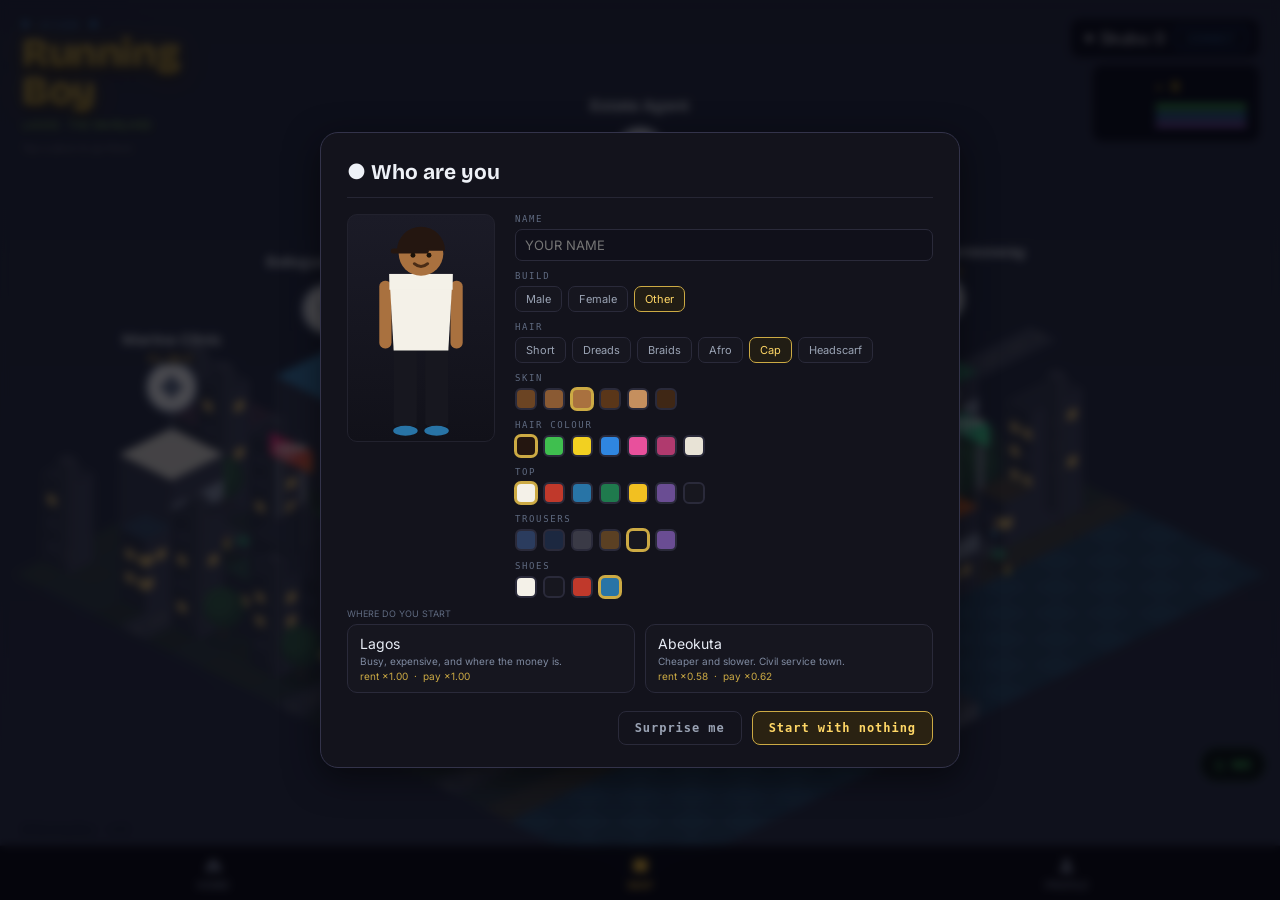
==== commit 3fb3914d: "style: richer Home scene, furnished rooms, short map labels, money that moves - Home: the street now" ====
--- a/index.html
+++ b/index.html
@@ -446,6 +446,7 @@
 <script src="scripts/studio.js"></script>
 <script src="scripts/place.js"></script>
 <script src="scripts/quibbles.js"></script>
+<script src="scripts/juice.js"></script>
 <script src="scripts/intro.js"></script>
 <script src="scripts/nav.js"></script>
 </body>
--- a/styles/theme.css
+++ b/styles/theme.css
@@ -268,3 +268,45 @@
 @media (prefers-reduced-motion: reduce) {
     body[data-view] .view { animation: none !important; }
 }
+
+/* ── Home and Profile on a wide screen ─────────────────────────────────── */
+/* A phone column, centred, rather than a picture stretched across a laptop. */
+@media (min-width: 760px) {
+    #view-home, #view-profile { padding-left: max(16px, calc((100vw - 680px) / 2)); padding-right: max(16px, calc((100vw - 680px) / 2)); }
+}
+
+/* ── Map labels ────────────────────────────────────────────────────────── */
+/* Long names have a short form; a phone shows that one. */
+.v-short { display: none; }
+@media (max-width: 680px) {
+    .v-full  { display: none; }
+    .v-short { display: inline; }
+}
+
+/* ── Money moving ──────────────────────────────────────────────────────── */
+
+.juice-bump { display: inline-block; animation: juiceBump .45s cubic-bezier(.3, 1.6, .5, 1); }
+@keyframes juiceBump { 0% { transform: scale(1); } 35% { transform: scale(1.28); } 100% { transform: scale(1); } }
+
+.juice-chip {
+    position: fixed; left: 50%; top: calc(18px + env(safe-area-inset-top, 0)); z-index: 900;
+    transform: translateX(-50%);
+    padding: 8px 16px; border-radius: 999px; pointer-events: none;
+    font-family: var(--font-num); font-size: 16px; font-weight: 600;
+    box-shadow: 0 8px 24px rgba(0, 0, 0, .45);
+    animation: juiceFloat 1.5s ease-out forwards;
+}
+.juice-chip.up   { background: #10241a; color: #7ef0a0; border: 1px solid #2f6b3a; }
+.juice-chip.down { background: #2a1410; color: #ff9a7a; border: 1px solid #5a2420; }
+@keyframes juiceFloat {
+    0%   { opacity: 0; transform: translate(-50%, 10px) scale(.9); }
+    15%  { opacity: 1; transform: translate(-50%, 0) scale(1.04); }
+    25%  { transform: translate(-50%, 0) scale(1); }
+    75%  { opacity: 1; transform: translate(-50%, -6px); }
+    100% { opacity: 0; transform: translate(-50%, -22px); }
+}
+@media (prefers-reduced-motion: reduce) {
+    .juice-bump { animation: none; }
+    .juice-chip { animation-duration: 2s; animation-name: juiceFade; }
+    @keyframes juiceFade { 0%, 80% { opacity: 1; } 100% { opacity: 0; } }
+}
